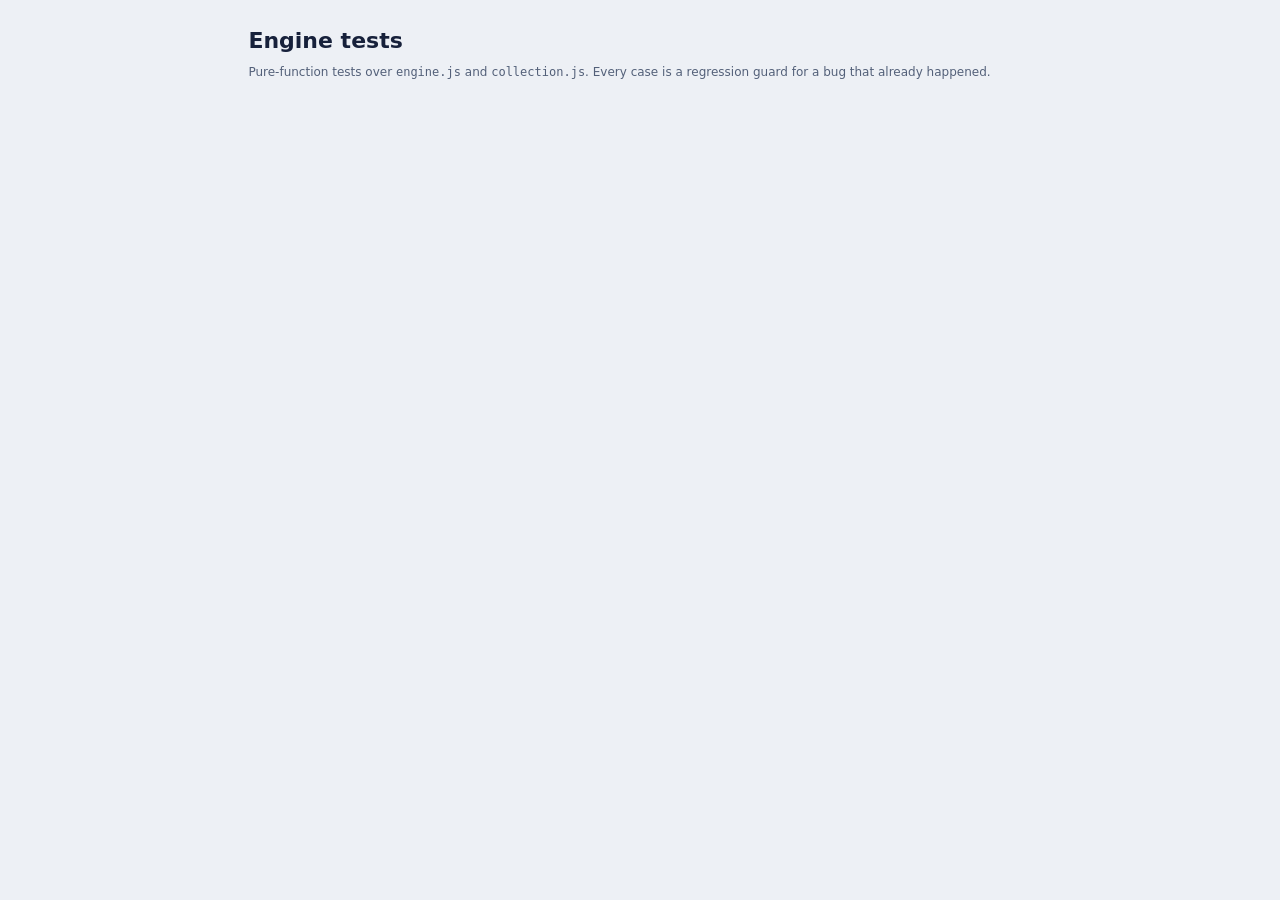
==== tests.html @ eb823a67 "Deploy Grand Line Vault revamp" ====
<!DOCTYPE html>
<!--
  OPTCG QUANT — engine tests
  ==========================
  Open tests.html in a browser. No build, no dependencies, no network.

  Every test here guards a bug that ACTUALLY HAPPENED during development, and
  each one is named after it. This is not coverage theatre — it is a list of
  the ways this codebase has already been wrong once:

    - card ids that looked unique and were not (three separate times)
    - variant tags that silently dropped an $8,490 card into the wrong slot
    - a validation check that only fired in one direction
    - a column sorted by the wrong field
    - a flat price line that meant "not repriced", not "stable"

  Add a test here whenever something breaks. The point is that it cannot
  break the same way twice.
-->
<html lang="en">
<head>
<meta charset="utf-8">
<meta name="viewport" content="width=device-width, initial-scale=1">
<title>OPTCG Quant — engine tests</title>
<link rel="stylesheet" href="styles.css?v=1.18.1">
<style>
  .wrap { max-width: 900px; padding-top: 24px; }
  .suite { margin-bottom: 20px; }
  .suite h2 { font-size: 13px; letter-spacing: .06em; text-transform: uppercase;
              color: var(--ink-2); margin: 0 0 10px; }
  .t { display: flex; gap: 10px; padding: 6px 10px; border-radius: 6px;
       font: 12.5px/1.5 var(--mono); align-items: baseline; }
  .t.pass { color: var(--ink-2); }
  .t.fail { background: rgba(255,95,109,.10); border: 1px solid #6b2a2a; color: #ffb4b4; }
  .t .mark { flex: none; font-weight: 800; }
  .t.pass .mark { color: var(--up); }
  .t.fail .mark { color: var(--down); }
  .t .why { display: block; color: var(--down); margin-top: 4px; }
  .summary { padding: 16px 18px; border-radius: 10px; margin-bottom: 22px;
             font: 700 16px/1.4 var(--sans); }
  .summary.ok  { background: rgba(53,208,138,.12); border: 1px solid #2a6b4a; color: var(--up); }
  .summary.bad { background: rgba(255,95,109,.12); border: 1px solid #6b2a2a; color: var(--down); }
  .summary span { display: block; font: 400 13px/1.5 var(--sans); color: var(--ink-2); margin-top: 5px; }
</style>
</head>
<body>
<div class="wrap">
  <header style="padding:0 0 20px">
    <h1 style="margin:0;font-size:22px">Engine tests</h1>
    <p class="small muted" style="margin:6px 0 0">
      Pure-function tests over <code>engine.js</code> and <code>collection.js</code>.
      Every case is a regression guard for a bug that already happened.
    </p>
  </header>
  <div id="summary"></div>
  <div id="out"></div>
</div>

<script src="data.js?v=1.18.1"></script>
<script src="engine.js?v=1.18.1"></script>
<script src="collection.js?v=1.18.1"></script>
<script src="backup.js"></script>
<script>
(function (D, E, C) {
  'use strict';

  /* ---------------------------------------------------------- harness --- */
  const results = [];
  let suite = '';
  const describe = name => { suite = name; };

  function it(name, fn) {
    try {
      fn();
      results.push({ suite, name, pass: true });
    } catch (err) {
      results.push({ suite, name, pass: false, why: err.message });
    }
  }
  function eq(actual, expected, label) {
    const a = JSON.stringify(actual), b = JSON.stringify(expected);
    if (a !== b) throw new Error(`${label || 'expected'}: got ${a}, wanted ${b}`);
  }
  function ok(cond, label) { if (!cond) throw new Error(label || 'expected truthy'); }
  function near(actual, expected, tol, label) {
    if (Math.abs(actual - expected) > tol) {
      throw new Error(`${label || 'expected'}: got ${actual}, wanted ~${expected}`);
    }
  }

  /* Minimal card shaped like the API returns. */
  function card(o) {
    return Object.assign({
      card_set_id: 'OP01-001', card_image_id: 'OP01-001', card_name: 'Test',
      set_id: 'OP-01', set_name: 'Romance Dawn', rarity: 'C',
      market_price: 1, inventory_price: 1, card_image: '', date_scraped: null
    }, o);
  }
  const priceOf = c => c.market_price || 0;


  /* ==================================== supply-only action tags (v2) ====== */
  describe('actionTag with no history — the buy signal is the CHEAP tail');

  /* Three regressions live in this suite, all of which shipped:
       1. v1 needed tight supply AND a rising trend. History gone -> hist always
          null -> BUY/HOLD/TRIM unreachable, "Calls 0", legend still promising them.
       2. Fixed bar at 0.95 called 195 of 333 rows.
       3. Fixed bar at 1.0 called 129 — because the ratio scales with price, so
          any fixed cut-off just selects expensive cards.
     A call is now the bottom decile OF ITS OWN PRICE BAND. */

  const band = { min: 100, max: 500, n: 267, p10: 0.73, p90: 1.80 };
  const sig = (ratio, mid) => ({
    ratio, state: 'X', inventory: ratio, market: 1,
    mid: mid == null ? ratio : mid,
    thinLow: mid == null ? false : (ratio / mid) < 0.75
  });
  const tagOf = (ratio, extra) =>
    E.actionTag(Object.assign({ sig: sig(ratio), age: null, hist: null, band }, extra || {}));

  it('a listing well below the sold average is the buy', () => {
    // Trafalgar Law (119) (Manga): $715 market, $300 listed.
    eq(tagOf(0.42).code, 'BUY');
    eq(tagOf(0.42).label, 'BARGAIN');
  });

  it('a listing ABOVE market is never a buy', () => {
    // The bug this replaces: 1.39 used to read MUST BUY. In the $100-500 band
    // it is merely unremarkable (p90 is 1.80), so the honest answer is silence.
    const ordinary = tagOf(1.39);
    ok(!ordinary || ordinary.code !== 'BUY', 'above-market must never be a buy');
    eq(ordinary, null, '1.39 is inside this band, so say nothing');

    // Past the band's top decile it is worth naming — but as a warning.
    const scarce = tagOf(1.90);
    eq(scarce.code, 'WATCH');
    eq(scarce.label, 'NO CHEAP COPY');
    ok(/not a bargain/i.test(scarce.why), 'must not be mistakable for a buy');
  });

  it('the ordinary middle of a band says nothing at all', () => {
    eq(tagOf(0.97), null, 'a median card must not generate a row-filling verdict');
  });

  it('thresholds are per band, not absolute', () => {
    const cheapBand = { min: 5, max: 20, n: 806, p10: 0.65, p90: 1.22 };
    // 0.70 is a bargain among $100-500 cards but ordinary among $5-20 cards.
    eq(E.actionTag({ sig: sig(0.70), age: null, hist: null, band }).code, 'BUY');
    eq(E.actionTag({ sig: sig(0.70), age: null, hist: null, band: cheapBand }), null);
  });

  it('says nothing when a band has too little data to have a threshold', () => {
    eq(E.actionTag({ sig: sig(0.10), age: null, hist: null,
                     band: { min: 0, max: 5, n: 3, p10: null, p90: null } }), null);
    eq(E.actionTag({ sig: sig(0.10), age: null, hist: null, band: null }), null);
  });

  it('owning it changes what the same number means', () => {
    eq(tagOf(1.90, { owned: true }).code, 'HOLD');
    eq(tagOf(0.42, { owned: true, ownedTrade: true }).code, 'TRIM');
  });

  it('one stray cheap listing does not trigger a trim', () => {
    const outlier = sig(0.42, 0.80);           // low far under mid
    ok(outlier.thinLow);
    const t = E.actionTag({ sig: outlier, age: null, hist: null, band,
                            owned: true, ownedTrade: true });
    ok(!t || t.code !== 'TRIM', 'a single outlier is not broad undercutting');
  });

  it('a bargain built on one listing warns about condition', () => {
    const t = E.actionTag({ sig: sig(0.42, 0.80), age: null, hist: null, band, owned: false });
    eq(t.code, 'BUY');
    ok(/condition/i.test(t.why), 'must warn that a lone cheap copy may be damaged');
  });

  describe('spreadBands — thresholds measured, not guessed');

  it('produces a threshold per band from real ratios', () => {
    const cards = [];
    for (let i = 0; i < 40; i++) cards.push({ market_price: 200, inventory_price: 200 * (0.5 + i * 0.02) });
    const bands = E.spreadBands(cards);
    const b = E.bandFor(bands, 200);
    ok(b.p10 != null && b.p90 != null, 'a well-populated band gets thresholds');
    ok(b.p10 < b.p90);
    eq(b.n, 40);
  });

  it('refuses to invent a threshold from too few cards', () => {
    const bands = E.spreadBands([{ market_price: 200, inventory_price: 100 }]);
    eq(E.bandFor(bands, 200).p10, null, 'one sample is not a decile');
  });

  it('bands cards by market price, not by listing price', () => {
    const bands = E.spreadBands([{ market_price: 600, inventory_price: 10 }]);
    eq(E.bandFor(bands, 600).n, 1);
    eq(E.bandFor(bands, 200).n, 0);
  });

  it('ignores cards with no usable price', () => {
    const bands = E.spreadBands([
      { market_price: 0, inventory_price: 5 },
      { market_price: 200, inventory_price: null },
      { market_price: 200, inventory_price: 100 }
    ]);
    eq(E.bandFor(bands, 200).n, 1);
  });

  describe('junk listings — a floor several times market is not a price');

  it('an absurd floor is marked, not ranked', () => {
    // Riku Doldo III: a $4.76 common whose only listing is $2,608.
    const sig = E.spreadSignal({ market_price: 4.76, inventory_price: 2608.38, mid_price: 2608.38 });
    eq(sig.absurd, true);
    eq(sig.state, 'NOFLOOR');
    eq(sig.score, 0, 'must not out-rank real cards in a sort');
  });

  it('a genuinely dry card is NOT treated as junk', () => {
    // Sakazuki (Manga): $1,224 market, $1,696 floor. Real, just expensive.
    const sig = E.spreadSignal({ market_price: 1224, inventory_price: 1696 });
    eq(sig.absurd, false);
    eq(sig.state, 'DRY');
  });

  it('no usable floor means no verdict at all', () => {
    const sig = E.spreadSignal({ market_price: 4.76, inventory_price: 2608.38 });
    eq(E.actionTag({ sig, age: null, hist: null,
                     band: { min: 0, max: 5, n: 900, p10: 0.5, p90: 1.2 } }), null,
       'silence beats a confident wrong answer');
  });

  it('the cut sits above real market behaviour, not inside it', () => {
    // p90 among $500+ cards measured 2.68, so the guard must not clip it.
    ok(E.ABSURD_RATIO > 2.68, 'must not discard legitimate high-end spreads');
  });

  describe('spreadSignal — the 4th price point');

  it('a low far under the mid is flagged as thin', () => {
    eq(E.spreadSignal({ market_price: 128, inventory_price: 106, mid_price: 154 }).thinLow, true);
    eq(E.spreadSignal({ market_price: 128, inventory_price: 120, mid_price: 130 }).thinLow, false);
  });

  it('a missing mid does not invent a thin low', () => {
    eq(E.spreadSignal({ market_price: 100, inventory_price: 50 }).thinLow, false);
  });

  /* ============================ duplicate permanent binders =============== */
  describe('permanent binders survive being used on two devices');

  // The real bug: phone and PC each ran ensureCollections() before their first
  // sync, each minted "Keeping" + "Trade / Sell" with a random uid(), then
  // pulled each other. Merge kept all four, correctly — they were four rows.
  const twoDevices = () => ([
    { id: 'phone-k', name: 'Keeping',      kind: 'keep',  locked: 1, createdAt: 100, updatedAt: 100, deleted: 0 },
    { id: 'phone-t', name: 'Trade / Sell', kind: 'trade', locked: 1, createdAt: 100, updatedAt: 100, deleted: 0 },
    { id: 'pc-k',    name: 'Keeping',      kind: 'keep',  locked: 1, createdAt: 200, updatedAt: 200, deleted: 0 },
    { id: 'pc-t',    name: 'Trade / Sell', kind: 'trade', locked: 1, createdAt: 200, updatedAt: 200, deleted: 0 }
  ]);

  it('collapses four binders back to two', () => {
    const r = C.dedupePermanent(twoDevices(), []);
    eq(r.mergedBinders, 2);
    eq(C.live(r.cols).length, 2, 'exactly one Keeping and one Trade / Sell');
    eq(C.live(r.cols).filter(c => c.kind === 'keep').length, 1);
    eq(C.live(r.cols).filter(c => c.kind === 'trade').length, 1);
  });

  it('keeps the OLDEST binder, which holds the real history', () => {
    const r = C.dedupePermanent(twoDevices(), []);
    eq(C.live(r.cols).find(c => c.kind === 'keep').id, 'phone-k');
  });

  it('NOTHING is orphaned — items follow their binder', () => {
    const items = [
      { id: 'i1', colId: 'phone-k', key: '1', qty: 1, updatedAt: 1, deleted: 0 },
      { id: 'i2', colId: 'pc-k',    key: '2', qty: 3, updatedAt: 1, deleted: 0 },
      { id: 'i3', colId: 'pc-t',    key: '3', qty: 1, updatedAt: 1, deleted: 0 }
    ];
    const r = C.dedupePermanent(twoDevices(), items);
    eq(r.movedItems, 2);
    eq(r.items.length, 3, 'no item may be dropped');
    const live = C.live(r.cols).map(c => c.id);
    ok(r.items.every(i => live.indexOf(i.colId) > -1),
       'every item must point at a surviving binder');
    eq(r.items.find(i => i.id === 'i2').qty, 3, 'quantities survive the move');
  });

  it('a moved item is stamped so the fix reaches other devices', () => {
    const items = [{ id: 'i2', colId: 'pc-k', key: '2', qty: 1, updatedAt: 1, deleted: 0 }];
    const r = C.dedupePermanent(twoDevices(), items);
    ok(r.items[0].updatedAt > 1, 'must look dirty to the sync');
  });

  it('the canonical fixed id wins over an older random one', () => {
    const cols = twoDevices().concat([
      Object.assign(C.newPermanent('keep'), { createdAt: 999, updatedAt: 999 })
    ]);
    const r = C.dedupePermanent(cols, []);
    eq(C.live(r.cols).find(c => c.kind === 'keep').id, C.PERMANENT_ID.keep);
  });

  it('leaves a healthy single pair completely alone', () => {
    const cols = [C.newPermanent('keep'), C.newPermanent('trade')];
    const r = C.dedupePermanent(cols, []);
    eq(r.mergedBinders, 0);
    eq(r.cols, cols, 'must not churn rows that are already correct');
  });

  it('does not touch binders you made yourself', () => {
    const cols = twoDevices().concat([
      { id: 'mine', name: 'Slabs', kind: 'keep', createdAt: 300, updatedAt: 300, deleted: 0 }
    ]);
    const r = C.dedupePermanent(cols, []);
    ok(C.live(r.cols).some(c => c.id === 'mine'), 'an unlocked binder is not a duplicate');
    eq(C.live(r.cols).length, 3);
  });

  it('still merges when the sheet stripped the locked flag', () => {
    // An older deployed Apps Script has no `locked` column, so the flag is
    // lost on the round-trip. Relying on it alone would silently skip the
    // merge and leave the duplicates the user already reported.
    const unlocked = twoDevices().map(c => { const x = Object.assign({}, c); delete x.locked; return x; });
    const r = C.dedupePermanent(unlocked, []);
    eq(r.mergedBinders, 2, 'name + kind must be enough on their own');
    eq(C.live(r.cols).length, 2);
  });

  it('re-asserts locked on the survivor so it is not a rescue every time', () => {
    const unlocked = twoDevices().map(c => { const x = Object.assign({}, c); delete x.locked; return x; });
    const r = C.dedupePermanent(unlocked, []);
    ok(C.live(r.cols).every(c => c.locked === 1));
  });

  it('a binder you named something else is never treated as permanent', () => {
    ok(!C.isPermanent({ name: 'Slabs', kind: 'keep' }, 'keep'));
    ok(C.isPermanent({ name: 'Keeping', kind: 'keep' }, 'keep'));
    ok(C.isPermanent({ name: 'keeping  ', kind: 'keep' }, 'keep'), 'case and spacing tolerant');
    ok(!C.isPermanent({ name: 'Keeping', kind: 'keep' }, 'trade'), 'wrong kind does not match');
  });

  it('two devices creating binders fresh now agree on the id', () => {
    eq(C.newPermanent('keep').id, C.newPermanent('keep').id,
       'ids must be deterministic, not random');
    ok(C.newPermanent('keep').id !== C.newPermanent('trade').id);
    eq(C.newPermanent('trade').tradePct, 80, 'trade binders keep their 80% default');
    eq(C.newPermanent('keep').locked, 1);
  });

  /* ================================ hostile and degenerate input ========== */
  describe('sync payloads and hostile rows — found by fuzzing the model');

  it('a partial sync payload does not abandon the whole merge', () => {
    // Real crash path: pullNow does mergeRows(S.cols, remote.collections).
    // A response missing that key threw "remote is not iterable" and lost the
    // arrays that DID arrive.
    eq(C.mergeRows([{ id: 'a', updatedAt: 1 }], undefined).length, 1);
    eq(C.mergeRows([{ id: 'a', updatedAt: 1 }], null).length, 1);
    eq(C.mergeRows(null, [{ id: 'b', updatedAt: 1 }]).length, 1);
    eq(C.mergeRows(null, null).length, 0);
  });

  it('rows with no id cannot poison the merge', () => {
    const out = C.mergeRows([{ id: 'a', updatedAt: 1 }], [null, {}, { id: null }, { id: 'b', updatedAt: 1 }]);
    eq(out.length, 2, 'only the two real rows survive');
  });

  it('a negative quantity cannot subtract from your collection', () => {
    eq(C.qtyOf({ qty: -5 }), 0);
    eq(C.qtyOf({ qty: 'abc' }), 0);
    eq(C.qtyOf({ qty: NaN }), 0);
    eq(C.qtyOf({ qty: null }), 0);
    eq(C.qtyOf({}), 0);
    eq(C.qtyOf({ qty: 2.7 }), 2, 'fractional cards do not exist');
    eq(C.qtyOf({ qty: 1e9 }), 9999, 'clamped, not trusted');
    eq(C.qtyOf({ qty: '3' }), 3, 'a numeric string is still a number');
  });

  it('a hostile qty cannot invent portfolio value', () => {
    const v = C.valueOf([{ id:'a', colId:'c', key:'1', qty:-5, updatedAt:1, deleted:0 }], () => 100);
    eq(v.total, 0);
    eq(v.cards, 0);
  });

  it('gain uses only copies with both a price and a recorded cost', () => {
    const rows = [
      { key: 'priced', qty: 2, paid: '5' },
      { key: 'missing', qty: 1, paid: 40 },
      { key: 'priced', qty: 1, paid: '' },
      { key: 'priced', qty: 1, grader: 'PSA', grade: 10, paid: 20 },
      { key: 'priced', qty: 1, value: 0, paid: 0 }
    ];
    const v = C.valueOf(rows, key => key === 'priced' ? 10 : 0);
    eq([v.total, v.cost, v.costedCards, v.unpriced], [30, 70, 5, 2]);
    eq([v.comparableCards, v.gain, v.gainPct], [3, 10, 1]);
  });

  it('holdings history uses the same quantities on every plotted date', () => {
    const history = C.holdingHistory([
      { qty: 2, points: [[1, 100], [2, 120], [10, 130], [11, 150]] },
      { qty: 3, points: [[2, 200], [11, 210]] },
      { qty: 4, points: [[2, 500], [3, 800]] },
      { qty: 1, points: [] }
    ]);
    eq(history, { points: [[2, 840], [11, 930]], copies: 5 });
  });

  describe('cards stranded on a deleted binder');

  // A sync race makes these: device A deletes a binder, device B adds a card
  // to it. Merge keeps both. The card is invisible but was counted in totals.
  const cols = [{ id:'live', kind:'keep', updatedAt:1, deleted:0 },
                { id:'gone', kind:'keep', updatedAt:2, deleted:1 }];
  const rows = [{ id:'i1', colId:'live', key:'1', qty:1, updatedAt:1, deleted:0 },
                { id:'i2', colId:'gone', key:'2', qty:1, updatedAt:1, deleted:0 }];

  it('separates placed cards from stranded ones', () => {
    eq(C.livePlaced(rows, cols).map(i => i.id), ['i1']);
    eq(C.orphans(rows, cols).map(i => i.id), ['i2']);
  });

  it('the total counts only what you can actually see', () => {
    eq(C.valueOf(C.livePlaced(rows, cols), () => 100).total, 100,
       'not 200 — the stranded card is not in any binder');
  });

  it('stranded cards are excluded, never deleted', () => {
    eq(C.orphans(rows, cols).length + C.livePlaced(rows, cols).length,
       C.live(rows).length, 'every live row is in exactly one of the two sets');
  });

  it('an item pointing at a binder that never existed is stranded, not lost', () => {
    const ghost = [{ id:'g', colId:'never-existed', key:'1', qty:1, updatedAt:1, deleted:0 }];
    eq(C.orphans(ghost, cols).length, 1);
    eq(C.livePlaced(ghost, cols).length, 0);
  });

  /* ============================= unpriced cards must not sink =============== */
  describe('an unpriced card is not a cheap card');

  /* The bug: sorting on raw price put every card TCGplayer has no sold average
     for at $0 — dead last — and the grid caps at 150. Unpriced cards are
     disproportionately the RAREST, so the sort buried exactly what you were
     hunting. OP-17 had 11 SP cards, 3 priced; the other 8 sat at positions
     164-176 of 177. OP-13's Red Super Alt Art Luffy and Ace vanished the same
     way. */
  const mk = (name, rarity, price) => card({ card_name: name, rarity, market_price: price,
                                             card_set_id: 'OP17-' + Math.random().toString(36).slice(2,5) });

  it('an unpriced SEC ranks with the other SECs, not below the commons', () => {
    const rows = [
      mk('Priced SEC', 'SEC', 800),
      mk('UNPRICED SEC', 'SEC', 0),
      mk('Common A', 'C', 5),
      mk('Common B', 'C', 4)
    ];
    const idx = E.buildSetIndex('X', rows, c => c.market_price || 0);
    const order = idx.all.map(e => e.card.card_name);
    ok(order.indexOf('UNPRICED SEC') < order.indexOf('Common A'),
       'got ' + JSON.stringify(order));
  });

  it('the unpriced card is flagged, not silently valued', () => {
    const idx = E.buildSetIndex('X', [mk('No price', 'SEC', 0), mk('Has price', 'SEC', 100)],
                                c => c.market_price || 0);
    const e = idx.all.find(x => x.card.card_name === 'No price');
    eq(e.unpriced, true);
    eq(e.price, 0, 'display price stays honest — we do not invent one');
    ok(e.sortPrice > 0, 'only the sort key is proxied');
  });

  it('a slot where NOTHING is priced falls back to the set average', () => {
    // OP-17 had two SP cards at PR rarity, both unpriced: their own slot
    // averaged to zero and they sank right back to the bottom.
    const rows = [
      mk('Rich SR', 'SR', 500),
      mk('Poor C', 'C', 1),
      mk('Unpriced L one', 'L', 0),
      mk('Unpriced L two', 'L', 0)
    ];
    const idx = E.buildSetIndex('X', rows, c => c.market_price || 0);
    const order = idx.all.map(e => e.card.card_name);
    ok(order.indexOf('Unpriced L one') < order.indexOf('Poor C'),
       'an entirely unpriced slot must not sink below a $1 common: ' + JSON.stringify(order));
  });

  it('slot averages still use REAL prices only', () => {
    // Letting the proxy feed back into the average that produced it would
    // drift the set's EV upward every time it was recomputed.
    const idx = E.buildSetIndex('X', [mk('A', 'SEC', 100), mk('B', 'SEC', 0)],
                                c => c.market_price || 0);
    eq(idx.slots.SEC.avgPrice, 100, 'the unpriced card must not dilute or inflate it');
    eq(idx.slots.SEC.unpricedCount, 1);
  });

  it('maxPrice reports the real maximum, not a proxy', () => {
    const idx = E.buildSetIndex('X', [mk('A', 'SEC', 250), mk('B', 'SEC', 0)],
                                c => c.market_price || 0);
    eq(idx.slots.SEC.maxPrice, 250);
  });

  /* ===================================================== cardKey ========= */
  describe('cardKey — three separate id collisions, all real');

  it('separates a card from its parallel (card_set_id is shared)', () => {
    const base = card({ card_image_id: 'OP01-001', card_name: 'Roronoa Zoro (001)' });
    const par  = card({ card_image_id: 'OP01-001_p1', card_name: 'Roronoa Zoro (001) (Parallel)' });
    ok(E.cardKey(base) !== E.cardKey(par), 'base and parallel must not share a key');
  });

  it('separates cards sharing a card_image_id across sets (OP07-076 was three cards)', () => {
    const a = card({ set_id: 'OP-07', card_image_id: 'OP07-076', card_name: 'Slow-Slow Beam Sword' });
    const b = card({ set_id: 'PRB-02', card_image_id: 'OP07-076', card_name: 'Slow-Slow Beam Sword (Pirate Foil)' });
    ok(E.cardKey(a) !== E.cardKey(b), 'same image id in different sets must differ');
  });

  it('separates two cards sharing set AND image id (Jolly Roger vs Alt Art)', () => {
    const a = card({ set_id: 'PRB-02', card_image_id: 'OP07-076', card_name: 'X (Reprint)' });
    const b = card({ set_id: 'PRB-02', card_image_id: 'OP07-076', card_name: 'X (Pirate Foil)' });
    ok(E.cardKey(a) !== E.cardKey(b), 'name must be part of the key');
  });

  /* ==================================================== classify ========= */
  describe('classify — the rarity field lies about chase tier');

  it('Manga Rare is not its printed rarity (Kuzan is stamped R, sells $1060)', () => {
    eq(E.classify(card({ rarity: 'R', card_name: 'Kuzan (Manga)' })).slot, 'MANGA');
  });

  it('Super Alternate Art is ULTRA, not the base rarity it prints', () => {
    // This one put an $8,490 card in the Secret Rare slot and made OP-13
    // report $2,300 of box EV.
    eq(E.classify(card({ rarity: 'SEC', card_name: 'Luffy (Super Alternate Art)' })).slot, 'ULTRA');
    eq(E.classify(card({ rarity: 'SEC', card_name: 'Luffy (Red Super Alternate Art)' })).slot, 'ULTRA');
  });

  it('Gold and Silver are ULTRA', () => {
    eq(E.classify(card({ rarity: 'SR', card_name: 'Teach (SP) (Gold)' })).slot, 'ULTRA');
    eq(E.classify(card({ rarity: 'SR', card_name: 'Teach (SP) (Silver)' })).slot, 'ULTRA');
  });

  it('highest-ranked tag wins when a card carries several', () => {
    eq(E.classify(card({ rarity: 'SEC',
      card_name: 'Shanks (Parallel) (Manga) (Alternate Art)' })).slot, 'MANGA');
  });

  it('character names in brackets are not variant tags', () => {
    // "(Galdino)" and "(056)" must not be mistaken for treatments.
    eq(E.classify(card({ rarity: 'R', card_name: 'Mr.3(Galdino) (056)' })).slot, 'R');
  });

  it('excludes what cannot come out of a pack', () => {
    eq(E.classify(card({ rarity: 'SR', card_name: 'X (Box Topper)' })).slot, null);
    eq(E.classify(card({ rarity: 'SR', card_name: 'X (Wanted Poster)' })).slot, null);
    eq(E.classify(card({ rarity: 'PR', card_name: 'X' })).slot, null);
  });

  it('DON!! splits booster from non-booster, and Gold from plain', () => {
    eq(E.classify(card({ rarity: 'DON', donBooster: true,
      card_name: 'DON!! Card (Egghead)' })).slot, 'DON');
    eq(E.classify(card({ rarity: 'DON', donBooster: true,
      card_name: 'DON!! Card (Zoro) (Gold)' })).slot, 'DONGOLD');
    eq(E.classify(card({ rarity: 'DON', donBooster: false, donProduct: 'Double Pack Set',
      card_name: 'DON!! Card (Crocodile)' })).slot, null);
  });

  /* ================================================= rarityBadge ========= */
  describe('rarityBadge — printed rarity vs treatment');

  it('Manga shows its printed rarity WITH a star (Sakazuki = SR)', () => {
    const b = E.rarityBadge(card({ rarity: 'SR', card_name: 'Sakazuki (Manga)' }));
    eq(b.text, 'SR'); eq(b.star, true); eq(b.tone, 'MANGA');
  });

  it('SP shows SP, not the base rarity underneath (Ms. All Sunday is stamped SR)', () => {
    const b = E.rarityBadge(card({ rarity: 'SR', card_name: 'Ms. All Sunday (SP)' }));
    eq(b.text, 'SP'); eq(b.star, false);
  });

  it('Gold DON!! reads DON with a gold tone', () => {
    const b = E.rarityBadge(card({ rarity: 'DON', donBooster: true,
      card_name: 'DON!! Card (Zoro) (Gold)' }));
    eq(b.text, 'DON'); eq(b.tone, 'GOLD');
  });

  /* =============================================== buildSetIndex ========= */
  describe('buildSetIndex');

  const sample = [
    card({ card_image_id: 'a', card_name: 'Cheap', rarity: 'C', market_price: 1 }),
    card({ card_image_id: 'b', card_name: 'Mid', rarity: 'R', market_price: 50 }),
    card({ card_image_id: 'c', card_name: 'Chase (Manga)', rarity: 'R', market_price: 5000 }),
    card({ card_image_id: 'd', card_name: 'Topper (Box Topper)', rarity: 'SR', market_price: 900 })
  ];
  const idx = E.buildSetIndex('OP-01', sample, priceOf);

  it('`all` is sorted price-descending — signalRows breaks early on this', () => {
    const prices = idx.all.map(e => e.price);
    eq(prices, prices.slice().sort((x, y) => y - x), 'all must be descending');
  });

  it('excluded cards stay out of the pullable pool', () => {
    ok(!idx.all.some(e => /Box Topper/.test(e.card.card_name)), 'box topper must be excluded');
    eq(idx.all.length, 3);
  });

  it('slot averages only count that slot', () => {
    eq(idx.slots.MANGA.count, 1);
    eq(idx.slots.MANGA.avgPrice, 5000);
  });

  /* ==================================================== configFit ======== */
  describe('configFit — the check that only worked one way');

  it('flags a material rate against an empty pool (the Extra Booster bug)', () => {
    const fit = E.configFit(idx, { perBox: { UC: 72 }, packsPerBox: 24, cardsPerPack: 12 });
    ok(fit.issues.some(i => i.severity === 'error' && i.slot === 'UC'),
       '72 uncommons a box with none in the set must error');
  });

  it('flags a populated pool with a ZERO rate (Treasure Rares were unpullable)', () => {
    // configFit only checked the other direction, so TR sat at 0 per box and
    // "Vista (TR)" reported as impossible to pull.
    const fit = E.configFit(idx, { perBox: { MANGA: 0 }, packsPerBox: 24, cardsPerPack: 12 });
    ok(fit.issues.some(i => i.severity === 'error' && i.slot === 'MANGA'),
       'cards present with a 0 rate must error');
  });

  it('stays quiet about a small rate against an empty pool (DON!! noise)', () => {
    const fit = E.configFit(idx, { perBox: { DON: 1 }, packsPerBox: 24, cardsPerPack: 12 });
    ok(!fit.issues.some(i => i.slot === 'DON' && i.severity === 'error'),
       'one absent DON!! is a data gap, not a broken structure');
  });

  /* ================================================ probability ========== */
  describe('odds');

  it('per-pack probability is rate / poolSize / packsPerBox', () => {
    const cfg = { perBox: { MANGA: 0.033 }, packsPerBox: 24, cardsPerPack: 12 };
    const p = E.perPackProbability(idx, cfg, E.cardKey(sample[2]));
    near(p.p, 0.033 / 1 / 24, 1e-9, 'p');
    eq(p.slot, 'MANGA');
  });

  it('a zero rate marks the card impossible rather than infinitely rare', () => {
    const cfg = { perBox: { MANGA: 0 }, packsPerBox: 24, cardsPerPack: 12 };
    eq(E.perPackProbability(idx, cfg, E.cardKey(sample[2])).impossible, true);
  });

  it('ripVsBuy: chasing one specific card usually loses on gross cost', () => {
    const r = E.ripVsBuy({ p: 0.01, packPrice: 5, evPack: 2, singlePrice: 100,
                           sellFriction: 1, packsPerBox: 24 });
    near(r.expectedPacks, 100, 1e-9, 'expected packs');
    near(r.grossCost, 500, 1e-9, 'gross cost');
    eq(r.simpleVerdict, 'BUY');
  });

  it('a card cheaper than two packs is not a chase at all', () => {
    const r = E.ripVsBuy({ p: 0.5, packPrice: 5, evPack: 2, singlePrice: 3,
                           sellFriction: 0.15, packsPerBox: 24 });
    eq(r.simpleVerdict, 'TRIVIAL');
  });

  /* =================================================== history ========== */
  describe('parseHistory — flat is not the same as stable');

  function histRow(values, now) {
    const row = { market_price: now };
    // parseHistory reads Day13 down to Day1, then appends market_price.
    values.forEach((v, i) => { row['Day' + (13 - i) + '_Market_Price'] = v; });
    return row;
  }

  it('detects a frozen series (a 392-day-old card repeats one number 13x)', () => {
    const h = E.parseHistory(histRow(new Array(13).fill(249.21), 249.21));
    eq(h.frozen, true);
    near(h.changePct, 0, 1e-9, 'no change');
  });

  it('a genuinely moving price is not frozen', () => {
    const h = E.parseHistory(histRow([100,101,102,103,104,105,106,107,108,109,110,111,112], 113));
    eq(h.frozen, false);
    ok(h.changePct > 0, 'should be rising');
  });

  /* ==================================================== signals ========== */
  describe('spreadSignal + actionTag');

  it('floor near market reads as tightening', () => {
    eq(E.spreadSignal({ inventory_price: 96, market_price: 100 }).state, 'TIGHT');
    eq(E.spreadSignal({ inventory_price: 40, market_price: 100 }).state, 'LOOSE');
  });

  it('stale data is refused outright, however good the spread looks', () => {
    const tag = E.actionTag({ sig: E.spreadSignal({ inventory_price: 150, market_price: 100 }),
                              age: 167, hist: null, owned: false });
    eq(tag.code, 'STALE');
  });

  it('a frozen series cannot produce momentum', () => {
    const hist = E.parseHistory(histRow(new Array(13).fill(50), 50));
    const tag = E.actionTag({ sig: E.spreadSignal({ inventory_price: 49, market_price: 50 }),
                              age: 2, hist, owned: false });
    eq(tag.code, 'STALE');
  });

  it('needs BOTH supply and momentum before it says buy', () => {
    const sig = E.spreadSignal({ inventory_price: 96, market_price: 100 });
    const flat = E.parseHistory(histRow([100,100,100,100,100,100,100,100,100,100,100,100,101], 100));
    eq(E.actionTag({ sig, age: 2, hist: flat, owned: false }).code, 'WATCH');

    const rising = E.parseHistory(histRow([90,91,92,93,94,95,96,97,98,99,100,101,102], 110));
    eq(E.actionTag({ sig, age: 2, hist: rising, owned: false }).code, 'BUY');
  });

  it('ownership changes the call from BUY to HOLD', () => {
    const sig = E.spreadSignal({ inventory_price: 96, market_price: 100 });
    const rising = E.parseHistory(histRow([90,91,92,93,94,95,96,97,98,99,100,101,102], 110));
    eq(E.actionTag({ sig, age: 2, hist: rising, owned: true }).code, 'HOLD');
  });

  it('TRIM only fires on trade stock that is falling into soft supply', () => {
    const sig = E.spreadSignal({ inventory_price: 40, market_price: 100 });
    const falling = E.parseHistory(histRow([110,109,108,107,106,105,104,103,102,101,100,99,98], 90));
    eq(E.actionTag({ sig, age: 2, hist: falling, owned: true, ownedTrade: true }).code, 'TRIM');
  });

  /* ============================================ chaseConcentration ====== */
  describe('chaseConcentration — sorted by EV contribution, NOT price');

  it('documents the ordering that broke the Biggest hit column', () => {
    // conc.all[0] is the biggest EV CONTRIBUTOR. Set Explorer read it as the
    // most expensive card, so OP-09 showed $120 instead of its $5,500 Manga.
    // idx.all[0] is the price-sorted answer.
    const cfg = { perBox: { C: 168, R: 26, MANGA: 0.033 }, packsPerBox: 24, cardsPerPack: 12 };
    const conc = E.chaseConcentration(idx, cfg, 5);
    eq(idx.all[0].price, 5000, 'idx.all is price-sorted');
    ok(conc.all[0].entry.price !== 5000,
       'a common pulled 168x a box out-contributes a 1-in-2000 chase');
  });

  /* ================================================== collection ======== */
  describe('collection — value, merge, scoreboard');

  const priceFor = key => (key === 'k1' ? 100 : key === 'k2' ? 10 : null);

  it('graded cards use your entered value, never the market feed', () => {
    const items = [C.newItem('c1', 'k1', { grader: 'PSA', grade: 10, value: 3500, qty: 1 })];
    const v = C.valueOf(items, priceFor);
    eq(v.graded, 3500);
    eq(v.raw, 0, 'a graded card must not also count at market');
  });

  it('a graded card with no value entered is unpriced, not free', () => {
    const items = [C.newItem('c1', 'k1', { grader: 'PSA', grade: 10, qty: 1 })];
    eq(C.valueOf(items, priceFor).unpriced, 1);
  });

  it('gain is measured only over cards that HAVE a cost basis', () => {
    // Comparing a whole portfolio to a partial cost basis invented profit and
    // reported "up 418%".
    const items = [
      C.newItem('c1', 'k1', { qty: 1, paid: 60 }),   // 100 market, 60 paid
      C.newItem('c1', 'k2', { qty: 1 })              // 10 market, no cost
    ];
    const v = C.valueOf(items, priceFor);
    eq(v.total, 110, 'total is everything');
    eq(v.cost, 60);
    eq(v.gain, 40, 'gain is 100-60, not 110-60');
    eq(v.costComplete, false);
  });

  it('trade rate defaults per binder kind', () => {
    eq(C.rateOf({ kind: 'trade' }), 80);
    eq(C.rateOf({ kind: 'keep' }), 100);
    eq(C.rateOf({ kind: 'trade', tradePct: 60 }), 60);
  });

  it('mergeRows is last-write-wins per row', () => {
    const local  = [{ id: 'a', qty: 1, updatedAt: 100 }, { id: 'b', qty: 9, updatedAt: 500 }];
    const remote = [{ id: 'a', qty: 7, updatedAt: 300 }, { id: 'b', qty: 2, updatedAt: 200 }];
    const merged = C.mergeRows(local, remote).sort((x, y) => x.id < y.id ? -1 : 1);
    eq(merged[0].qty, 7, 'newer remote wins');
    eq(merged[1].qty, 9, 'newer local survives');
  });

  it('tombstones survive a merge so deletes do not resurrect', () => {
    const merged = C.mergeRows([], [{ id: 'x', deleted: 1, updatedAt: 10 }]);
    eq(merged.length, 1);
    eq(C.live(merged).length, 0, 'live() hides them but merge keeps them');
  });

  /* v2: scoreboard takes a setIdFor lookup because productId keys carry no set.
     These fixtures use v1-shaped keys, so the stub reproduces what the real
     lookup does in app.js — resolve the row to a card and read its set_id. */
  const setIdOf = key => String(key).split('|')[0];

  it('scoreboard counts pulls only — a shopping spree is not luck', () => {
    const opens = [C.newOpen('OP-16', 2, 300)];
    const items = [
      C.newItem('c1', 'OP-16|a|A', { qty: 1, src: 'pull', value: 500 }),
      C.newItem('c1', 'OP-16|b|B', { qty: 1, src: 'buy',  value: 900 })
    ];
    const sb = C.scoreboard(opens, items, priceFor, s => s, null, setIdOf);
    eq(sb.total.spent, 300);
    eq(sb.total.pulledValue, 500, 'the bought card must not count as winnings');
    eq(sb.total.net, 200);
  });

  it('boxes logged with nothing pulled reads as incomplete, not a total loss', () => {
    const sb = C.scoreboard([C.newOpen('OP-16', 2, 300)], [], priceFor, s => s, null, setIdOf);
    eq(sb.rows[0].incomplete, true);
  });

  it('a promo marked "pulled" cannot invent ripping profit', () => {
    // Adding promos and starter decks reintroduced the bought-as-pulled bug in
    // a new shape: newItem defaults to src 'pull', so a $3,499 Regionals card
    // showed up as a phantom PROMO row with winnings and no spend.
    const isBooster = id => id === 'OP-16';
    const promo = C.newItem('c1', 'PROMO|OP14-112|Boa Hancock (Regionals)',
                            { qty: 1, value: 3499, src: 'pull' });
    const sb = C.scoreboard([C.newOpen('OP-16', 1, 150)], [promo], () => null, s => s, isBooster, setIdOf);
    eq(sb.total.pulledValue, 0, 'a promo can never be pack winnings');
    ok(!sb.rows.some(r => r.setId === 'PROMO'), 'no phantom promo row');
  });

  it('starter-deck cards are excluded from the scoreboard too', () => {
    const isBooster = id => id === 'OP-16';
    const deck = C.newItem('c1', 'ST-01|ST01-001|Luffy', { qty: 1, value: 5, src: 'pull' });
    const sb = C.scoreboard([], [deck], () => null, s => s, isBooster, setIdOf);
    eq(sb.rows.length, 0);
  });

  describe('collection backup');
  const backupFixture = () => ({
    cols: [{ id: 'c1', name: 'Collection', kind: 'keep' }],
    items: [{ id: 'i1', colId: 'c1', key: '123', printing: 'Foil', qty: 2, paid: 10, note: 'First pull' }],
    opens: [{ id: 'o1', setId: 'OP-16', boxes: 1, cost: 110, date: '2026-11-14' }],
    watch: [{ key: '123:Foil', id: '123', printing: 'Foil', buy: 1000, sell: null, shipping: 500 }],
    comps: [{ id: 's1', key: '123:Foil', sold: '2026-11-14', condition: 'NM', price: 1400, shipping: 100 }]
  });

  it('round-trips holdings, finish, notes, openings, watch targets, and sales', () => {
    const data = backupFixture();
    eq(OQ_BACKUP.decode(OQ_BACKUP.encode(data)), data);
  });

  it('rejects duplicate IDs, incomplete sections, and unknown versions before restore', () => {
    const backup = JSON.parse(OQ_BACKUP.encode(backupFixture()));
    const invalid = [
      { ...backup, version: 2 },
      { ...backup, data: { ...backup.data, opens: undefined } },
      { ...backup, data: { ...backup.data, items: [...backup.data.items, ...backup.data.items] } }
    ];
    for (const bad of invalid) {
      let rejected = false;
      try { OQ_BACKUP.decode(JSON.stringify(bad)); } catch { rejected = true; }
      ok(rejected);
    }
  });

  /* ----------------------------------------------------------- render --- */
  const passed = results.filter(r => r.pass).length;
  const failed = results.length - passed;

  document.getElementById('summary').className = 'summary ' + (failed ? 'bad' : 'ok');
  document.getElementById('summary').innerHTML =
    (failed ? `${failed} failing, ${passed} passing` : `All ${passed} tests passing`) +
    `<span>${new Set(results.map(r => r.suite)).size} suites · engine.js + collection.js · no DOM, no network</span>`;

  const groups = {};
  results.forEach(r => { (groups[r.suite] = groups[r.suite] || []).push(r); });

  document.getElementById('out').innerHTML = Object.keys(groups).map(s => `
    <div class="suite">
      <h2>${s}</h2>
      ${groups[s].map(r => `
        <div class="t ${r.pass ? 'pass' : 'fail'}">
          <span class="mark">${r.pass ? '✓' : '✕'}</span>
          <span>${r.name}${r.why ? `<span class="why">${r.why}</span>` : ''}</span>
        </div>`).join('')}
    </div>`).join('');

  // Machine-readable for automated checks.
  window.__TEST_RESULTS__ = { passed, failed, results };
})(OQ_DATA, OQ_ENGINE, OQ_COLLECTION);
</script>
</body>
</html>
---- styles.css ----
/* ============================================================================
   GRAND LINE VAULT — styles.css
   ========================================================================== */

:root {
  color-scheme: dark;
  --bg:        #121012;
  --bg-2:      #191619;
  --panel:     #211c20;
  --panel-2:   #2d2529;
  --line:      #44363b;
  --line-soft: #33282e;

  --ink:       #fff5eb;
  --ink-2:     #ddc9c3;
  --ink-3:     #b9a6a3;

  --brass:     #f5cc83;
  --brass-2:   #ac7349;
  --sea:       #ff9b89;
  --sea-2:     #b65750;
  --primary:   #ef5d51;
  --primary-hover: #ff7768;

  --up:        #35d08a;
  --down:      #ff5f6d;
  --warn:      #f0a23c;

  --rip:       #35d08a;
  --buy:       #ff8b52;

  --r:   16px;
  --r-s: 8px;
  --shadow: 0 10px 30px rgba(0,0,0,.45);
  --mono: ui-monospace, "SF Mono", "JetBrains Mono", Consolas, monospace;
  --sans: "Inter", -apple-system, BlinkMacSystemFont, "Segoe UI", system-ui, sans-serif;
  --display: "Barlow Condensed", "Bahnschrift Condensed", "Arial Narrow", var(--sans);
}

* { box-sizing: border-box; }

html {
  /* Tabs differ in height, so some scroll and some do not. Without a reserved
     gutter the viewport gains/loses ~15px every time you cross between them and
     the entire layout jumps sideways. Measured: 1920 -> 1905 clientWidth, with
     the header sliding 7px. `stable` reserves it always; overflow-y:scroll is
     the fallback for browsers without scrollbar-gutter. */
  scrollbar-gutter: stable;
  overflow-y: scroll;
}
html, body {
  margin: 0; padding: 0;
  background: var(--bg);
  color: var(--ink);
  font-family: var(--sans);
  font-size: 15px;
  line-height: 1.5;
  -webkit-font-smoothing: antialiased;
}
/* Keeps the footer from leaping up the screen on a short tab. */
main#app { min-height: calc(100vh - 210px); }

body {
  min-height: 100vh;
}

a { color: var(--sea); }

/* Card catalog */
.catalog { --catalog-accent: var(--brass); padding-top: 24px; }
.catalog-head, .catalog-toolbar {
  display: flex; align-items: baseline; justify-content: space-between; flex-wrap: wrap; gap: 8px 16px;
}
.catalog-head h1 { margin: 0 0 12px; font-size: clamp(25px, 4vw, 36px); letter-spacing: -.04em; }
.collection-view { padding-top: 24px; }
.collection-stats {
  display: grid; grid-template-columns: 1.35fr repeat(3, minmax(0, 1fr));
  gap: 12px; margin: 14px 0 12px;
}
.collection-stats .stat { min-width: 0; overflow-wrap: anywhere; }
.collection-stats .stat.hero { background: linear-gradient(145deg, #4b2427, var(--panel)); }
.collection-stats .collection-up .v { color: var(--up); }
.collection-stats .collection-down .v { color: var(--down); }
.collection-history { margin-bottom: 20px; }
.collection-history .history-chart:not([hidden]) { height: clamp(155px, 23vw, 235px); }
#col-history-coverage { margin: 10px 0 0; }
#col-history-coverage:empty, #col-signal-status:empty { display: none; }
.collection-tools {
  display: flex; flex-wrap: wrap; align-items: center; gap: 8px 12px;
  padding: 12px; border-bottom: 1px solid var(--line); font-size: 13px;
}
#col-query { flex: 1 1 160px; min-width: 0; }
.collection-tools select { width: auto; }
#col-sell[aria-pressed="true"] { border-color: var(--brass); color: var(--brass); }
.collection-card-link {
  border: 0; padding: 0; background: transparent; color: var(--ink);
  font: inherit; font-weight: 650; text-align: left; cursor: pointer;
}
.collection-card-link:hover { color: var(--sea); text-decoration: underline; }
.collection-card-sell { margin-top: 4px; cursor: pointer; background: transparent; }
.collection-card-sell[hidden] { display: none; }
.collection-add summary { padding: 12px 16px; cursor: pointer; font-weight: 650; }
.collection-add #add-target { margin-left: 6px; font-weight: 400; }
@media (max-width: 760px) {
  .collection-stats { grid-template-columns: repeat(2, minmax(0, 1fr)); }
  .collection-stats .stat { padding: 11px; }
  .collection-stats .stat .v { font-size: clamp(18px, 5vw, 26px); }
}
.catalog-search { display: block; color: var(--ink-2); }
.catalog-search input {
  display: block; width: 100%; margin-top: 6px; padding: 13px 16px; font-size: 16px;
}
.catalog-filters {
  margin-top: 10px; background: var(--bg-2); border: 1px solid var(--line); border-radius: var(--r);
}
.catalog-filters summary { cursor: pointer; padding: 10px 14px; font-weight: 600; }
.catalog-filter-grid {
  display: grid; grid-template-columns: repeat(4, minmax(0, 1fr)) auto;
  gap: 10px; align-items: end; padding: 0 14px 14px;
}
.catalog-filter-grid label.fld, #catalog-add label.fld { margin: 0; }
.catalog-filter-grid select, #catalog-add select, #catalog-add input { width: 100%; min-width: 0; }
.catalog-toolbar { margin: 14px 0 10px; color: var(--ink-2); font-size: 13px; }
.catalog-toolbar p { margin: 0; }
.catalog-toolbar select { margin-left: 5px; }
.catalog-grid { display: grid; grid-template-columns: repeat(auto-fill, minmax(145px, 1fr)); gap: 14px; }
.catalog-tile {
  display: flex; flex-direction: column; min-width: 0; padding: 8px; text-align: left;
  background: var(--panel); color: var(--ink); border: 1px solid var(--line);
  border-radius: var(--r); cursor: pointer; font: inherit;
}
.catalog-tile:hover, .catalog-tile:focus-visible {
  background: var(--panel-2); border-color: var(--catalog-accent);
}
.catalog-art {
  display: block; width: 100%; aspect-ratio: 63 / 88; border-radius: 6px;
  overflow: hidden; background: var(--bg-2); object-fit: contain;
}
.catalog-art img, .catalog-art .noart { width: 100%; height: 100%; object-fit: contain; }
.catalog-tile-body { display: grid; gap: 3px; padding: 7px 2px 2px; }
.catalog-tile-body strong { font-size: 13px; line-height: 1.3; overflow-wrap: anywhere; }
.catalog-tile-meta { color: var(--ink-2); font-size: 11px; }
.catalog-tile-price { font-size: 14px; font-weight: 700; color: var(--catalog-accent); }
.catalog-more:not([hidden]) { display: block; margin: 20px auto 0; }
.catalog-dialog {
  width: min(640px, calc(100% - 20px)); max-height: calc(100dvh - 20px); padding: 16px;
  background: var(--panel); color: var(--ink); border: 1px solid var(--line);
  border-radius: var(--r); box-shadow: var(--shadow);
}
.catalog-dialog::backdrop { background: rgba(3, 7, 16, .8); }
.catalog-dialog-top { display: flex; justify-content: flex-end; margin-bottom: 12px; }
.catalog-quotes { display: flex; flex-wrap: wrap; gap: 5px 16px; margin: 12px 0 8px; }
.catalog-quotes dt { font-size: 12px; color: var(--ink-2); }
.catalog-quotes dd { margin: 0; font-size: 18px; font-weight: 700; }
#catalog-add {
  display: grid; grid-template-columns: minmax(0, 1fr) 80px auto; align-items: end;
  gap: 10px; border-top: 1px solid var(--line); margin-top: 16px; padding-top: 12px;
}
#catalog-add:has(#catalog-finish-field:not([hidden])) {
  grid-template-columns: minmax(0, 1fr) 80px minmax(86px, auto) auto;
}
#catalog-ownership { margin: 9px 0 0; }
#catalog-gameplay { margin-top: 16px; }
.card-effect { white-space: pre-line; }
.gameplay-links { display: flex; flex-wrap: wrap; gap: 8px 16px; padding: 0; list-style: none; }
.price-history { border-top: 1px solid var(--line); margin-top: 14px; padding-top: 12px; }
.history-toolbar { display: flex; flex-wrap: wrap; gap: 8px; align-items: center; }
.history-toolbar h3 { margin: 0 auto 0 0; font-size: 15px; }
.history-toolbar label { font-size: 13px; }
.history-chart:not([hidden]) { display: block; width: 100%; height: 140px; }
.history-dates:not([hidden]) { display: flex; justify-content: space-between; gap: 10px; }
.history-stats { margin-top: 8px; color: var(--ink-2); }
.history-point { margin-top: 6px; color: var(--brass); }
.market-call { padding: 3px 9px; border: 1px solid currentColor; border-radius: 5px; color: var(--ink-2); font-size: 13px; }
.market-call[data-call="Buy Now"] { color: var(--up); }
.market-call[data-call="Sell Now"] { color: var(--warn); }
.market-call[data-call="Buy"] { color: var(--up); }
.market-call[data-call="Watch"] { color: var(--warn); }
.market-call[data-call="Pass"] { color: var(--down); }
#set-box-product { max-width: 100%; }
.market-evidence { display: grid; grid-template-columns: repeat(2, minmax(0, 1fr)); gap: 8px 14px; }
.market-evidence dt { color: var(--ink-2); font-size: 12px; }
.market-evidence dd { margin: 0; font-weight: 650; font-size: 14px; }
.market-evidence input { width: 100%; min-width: 0; }
.market-rules { border-top: 1px solid var(--line); padding: 8px 0; }
.market-rules summary { cursor: pointer; }
.market-rules .market-evidence { margin-top: 8px; }
.comps-group { max-width: 230px; }
.comps-group select, .comps-fields input, .comps-fields select { min-width: 0; width: 100%; }
.comps-fields { display: grid; grid-template-columns: repeat(2, minmax(0, 1fr)); gap: 8px 12px; margin-bottom: 10px; }
.comps-fields .fld { margin: 0; }
.comps-fields .fld[hidden], #comps-status:empty, .comps-sales:empty { display: none; }
.comps-url { grid-column: 1 / -1; }
.comps-sales { padding: 0; list-style: none; }
.comps-sales li {
  display: flex; align-items: center; flex-wrap: wrap; gap: 5px 10px;
  padding: 7px 0; border-top: 1px solid var(--line);
}
.comps-sales li > button { margin-left: auto; }
.watch-editor summary { cursor: pointer; font-weight: 650; }
.watch-fields { display: grid; grid-template-columns: repeat(auto-fit, minmax(min(145px, 100%), 1fr)); gap: 10px; }
.watch-fields .fld { margin: 0; }
.watch-fields input { width: 100%; min-width: 0; }
#watch-editor-status:empty { display: none; }
.watch-card { overflow-wrap: anywhere; }
.watch-card h2 { margin: 0; font-size: 15px; }
.watch-card p { margin: 5px 0; }
.watch-card [data-hit] { color: var(--up); font-weight: 650; }
#watch-tab-count { color: var(--up); }
.market-scanner { padding-top: 22px; }
.market-scanner h1 { margin: 0 0 14px; font-size: clamp(25px, 4vw, 36px); letter-spacing: -.04em; }
.scanner-filters, .scanner-results {
  display: grid; grid-template-columns: repeat(auto-fit, minmax(min(200px, 100%), 1fr)); gap: 10px;
}
.scanner-filters .fld { margin: 0; }
.scanner-filters select, .scanner-filters input { width: 100%; min-width: 0; }
.scanner-toolbar, .scanner-counts, .scanner-card-top {
  display: flex; justify-content: space-between; align-items: center; flex-wrap: wrap; gap: 8px;
}
.scanner-counts { justify-content: flex-start; margin-bottom: 12px; }
.scanner-counts button[aria-pressed="true"] { background: var(--panel-2); border-color: currentColor; }
.scanner-results { grid-template-columns: repeat(auto-fill, minmax(min(275px, 100%), 1fr)); }
.scanner-card {
  display: grid; gap: 6px; text-align: left; font: inherit; color: var(--ink);
  background: var(--panel); border: 1px solid var(--line); border-radius: var(--r);
  padding: 12px; cursor: pointer; overflow-wrap: anywhere;
}
.scanner-card:hover, .scanner-card:focus-visible { border-color: var(--sea); background: var(--panel-2); }
.scanner-card .market-call { width: fit-content; }
.scanner-condition { color: var(--ink-2); }
.scanner-condition strong { color: var(--ink); }
.scanner-tracking, #sig-more { margin-top: 14px; }
@media (max-width: 620px) {
  .catalog { padding-top: 14px; }
  .catalog-grid { grid-template-columns: repeat(auto-fill, minmax(100px, 1fr)); gap: 8px; }
  .catalog-tile { padding: 5px; }
  .catalog-filter-grid { grid-template-columns: repeat(2, minmax(0, 1fr)); }
  #catalog-add, #catalog-add:has(#catalog-finish-field:not([hidden])) {
    grid-template-columns: minmax(0, 1fr) 80px;
  }
  #catalog-finish-field { grid-column: 1 / -1; }
  #catalog-add button { grid-column: 1 / -1; }
}

/* ------------------------------------------------------------ scrollbars -- */
* { scrollbar-width: thin; scrollbar-color: var(--line) transparent; }
::-webkit-scrollbar { width: 11px; height: 11px; }
::-webkit-scrollbar-track { background: var(--bg-2); }
::-webkit-scrollbar-thumb {
  background: var(--line); border-radius: 8px;
  /* Border in the track colour insets the thumb so it reads as a slim pill. */
  border: 2px solid var(--bg-2); background-clip: padding-box;
}
::-webkit-scrollbar-thumb:hover { background: var(--sea-2); background-clip: padding-box; }
::-webkit-scrollbar-thumb:active { background: var(--sea); background-clip: padding-box; }
::-webkit-scrollbar-corner { background: var(--bg-2); }
/* Panels sit on a lighter surface, so their tracks should too. */
.tbl-scroll::-webkit-scrollbar-track, .cardgrid::-webkit-scrollbar-track { background: var(--panel); }
.tbl-scroll::-webkit-scrollbar-thumb, .cardgrid::-webkit-scrollbar-thumb { border-color: var(--panel); }

/* ------------------------------------------------------- missing artwork -- */
.noart {
  display: flex; align-items: center; justify-content: center;
  aspect-ratio: 63 / 88; border-radius: 4px;
  background: repeating-linear-gradient(45deg, var(--panel-2), var(--panel-2) 6px, var(--bg-2) 6px, var(--bg-2) 12px);
  border: 1px dashed var(--line); color: var(--ink-3);
  font: 600 9px/1.4 var(--mono); text-align: center; padding: 4px;
}
.cardhero .noart { width: 248px; height: 346px; flex: none; border-radius: 11px; font-size: 12px; }
.cardcell .noart { width: 34px; height: 47px; flex: none; font-size: 0; }
.lb-fig .noart { width: min(92vw, 400px); border-radius: 14px; font-size: 14px; }

/* ---------------------------------------------------------------- layout -- */
.wrap { max-width: 1400px; margin: 0 auto; padding: 0 22px 90px; }

header.top {
  position: sticky; top: 0; z-index: 40;
  background: rgba(7,11,20,.86);
  backdrop-filter: blur(14px);
  border-bottom: 1px solid var(--line-soft);
}
.top-in {
  max-width: 1400px; margin: 0 auto; padding: 14px 22px;
  display: flex; align-items: center; gap: 20px; flex-wrap: wrap;
}

.brand { display: flex; align-items: center; gap: 11px; margin-right: auto; }
.brand-mark {
  width: 34px; height: 34px; border-radius: 9px; flex: none;
  background: linear-gradient(145deg, var(--brass), var(--brass-2));
  display: grid; place-items: center;
  font-weight: 800; font-size: 16px; color: #14100a;
  box-shadow: 0 4px 14px rgba(224,168,56,.3);
}
.brand-txt strong { display: block; font-size: 16px; letter-spacing: -.2px; }
/* NOTE ON `>` THROUGHOUT THIS FILE
   Descendant selectors that end in a bare tag AND set display:block are a trap:
   anything later nested inside inherits the rule and drops onto its own
   full-width line. That has already happened twice here — the binder lock icon
   and, in a different form, the rarity chip. Every such rule is scoped to a
   DIRECT child so nesting stays safe. */
.brand-txt > span { display: block; font-size: 11px; color: var(--ink-3); letter-spacing: .09em; text-transform: uppercase; }

nav.tabs { display: flex; gap: 3px; background: var(--bg-2); padding: 4px; border-radius: var(--r); border: 1px solid var(--line-soft); }
nav.tabs button {
  border: 0; background: transparent; color: var(--ink-2);
  /* Primary navigation, so it gets a real touch target. */
  padding: 10px 15px; min-height: 36px; border-radius: var(--r-s); cursor: pointer;
  font: 600 13px/1 var(--sans); white-space: nowrap; transition: .14s;
}
nav.tabs button:hover { color: var(--ink); background: var(--panel); }
nav.tabs button[aria-selected="true"] { background: var(--sea); color: #04121d; }

/* .region-pick removed — the JP/CN/KR selector went in 1.1.0 and the styles
   outlived it by fifteen versions. */

/* ----------------------------------------------------------------- panel -- */
.panel {
  background: linear-gradient(180deg, var(--panel), var(--bg-2));
  border: 1px solid var(--line); border-radius: var(--r);
  box-shadow: var(--shadow);
}
.panel-h {
  padding: 15px 18px; border-bottom: 1px solid var(--line-soft);
  display: flex; align-items: center; gap: 12px; flex-wrap: wrap;
}
.panel-h h2 { margin: 0; font-size: 14px; letter-spacing: .05em; text-transform: uppercase; color: var(--ink-2); }
.panel-b { padding: 18px; }

/* ----------------------------------------------------------- collapsing -- */
.panel-h.collapsible { cursor: pointer; user-select: none; }
.panel-h.collapsible:hover h2 { color: var(--ink); }
.panel-h.collapsible::after {
  content: '▾'; margin-left: 8px; color: var(--ink-3); font-size: 11px;
  transition: transform .15s; flex: none; order: 99;
}
.panel.collapsed .panel-h.collapsible::after { transform: rotate(-90deg); }
.panel.collapsed .panel-h { border-bottom: 0; }
.panel.collapsed > .panel-b,
.panel.collapsed > .tbl-scroll { display: none; }
.panel-h.collapsible:focus-visible { outline: 2px solid var(--sea); outline-offset: -2px; }

.grid { display: grid; gap: 18px; }
.g-2 { grid-template-columns: repeat(2, minmax(0,1fr)); }
.g-3 { grid-template-columns: repeat(3, minmax(0,1fr)); }
.g-4 { grid-template-columns: repeat(4, minmax(0,1fr)); }
.g-side { grid-template-columns: minmax(0,360px) minmax(0,1fr); align-items: start; }

/* The sidebar is short and the column beside it is tall, so everything below
   the binder list was dead space — a third of the screen showing nothing while
   you scrolled a long table next to it. Sticking it to the top puts that area
   to work: the binders, their values and the trade rate stay in view while you
   read the cards they contain, which is exactly when you want them.

   Capped to the viewport with its own scroll, so a long binder list can never
   grow taller than the screen and strand its own bottom. */
@media (min-width: 861px) {
  .g-side > :first-child {
    position: sticky;
    top: 78px;                       /* clears the sticky header */
    max-height: calc(100vh - 96px);
    overflow-y: auto;
    scrollbar-gutter: stable;
  }
}

/* ------------------------------------------------------------------ bits -- */
.muted { color: var(--ink-3); }
.small { font-size: 12px; }
.mono  { font-family: var(--mono); }
.up   { color: var(--up); }
.down { color: var(--down); }
.nowrap { white-space: nowrap; }

.tag {
  display: inline-block; padding: 2px 7px; border-radius: 999px;
  font: 700 10px/1.6 var(--mono); letter-spacing: .05em;
  border: 1px solid var(--line); color: var(--ink-2); background: var(--panel-2);
}
.tag.slot-SEC   { color: #ffd76e; border-color: #6b5416; background: #2c2310; }
.tag.slot-SR    { color: #c39bff; border-color: #4c3a76; background: #221a33; }
.tag.slot-L     { color: #7fd4ff; border-color: #2a5a76; background: #10222e; }
.tag.slot-ALT   { color: #ff9fd0; border-color: #6e3358; background: #2c1522; }
.tag.slot-MANGA { color: #ff7a7a; border-color: #7a2f2f; background: #2e1414; }
.tag.slot-SP    { color: #9dffd6; border-color: #2c6b53; background: #10261f; }
.tag.slot-TR    { color: #ffb35c; border-color: #7a4d18; background: #2a1c0c; }
.tag.slot-ULTRA { color: #ffe9a3; border-color: #8a6a1c; background: linear-gradient(135deg,#3a2c0c,#2a1f08); }
.tag.slot-DON     { color: #9ec5e8; border-color: #2a5a76; background: #10222e; }
.tag.slot-DONGOLD { color: #ffe9a3; border-color: #a97a1c; background: linear-gradient(135deg,#3a2c0c,#2a1f08); }
.tag.est { color: var(--warn); border-color: #6b4a18; background: #2a1e0c; }

.badge-state { font: 700 10px/1.6 var(--mono); padding: 2px 8px; border-radius: 999px; letter-spacing: .06em; }
/* Nothing listed below the sold average. Deliberately NOT green — it is not a
   buy, it means you cannot buy near market. */
.st-DRY     { background: #2a1e0c; color: var(--warn); border: 1px solid #6b4a18; }
/* The only listings are multiples of market: a placeholder, not a price. */
.st-NOFLOOR { background: #1b2436; color: var(--ink-3); border: 1px dashed var(--line); }
.st-TIGHT   { background: #10301f; color: #4fe3a0; border: 1px solid #2a6b4a; }
.st-FIRMING { background: #13291b; color: #8fd67a; border: 1px solid #3a6b2a; }
.st-NORMAL  { background: #1b2436; color: var(--ink-2); border: 1px solid var(--line); }
.st-SOFT    { background: #302315; color: #f0b25c; border: 1px solid #6b4c1e; }
.st-LOOSE   { background: #331717; color: #ff8080; border: 1px solid #6b2a2a; }

/* A card TCGplayer has no sold average for. Shown as "no price" rather than
   $0.00, because those are opposite claims: one says nobody has traded it
   recently, the other says it is worthless — and it is usually the rarest
   cards in a set that carry no price. */
.pp.nopx { color: var(--ink-3); font-style: italic; font-weight: 600; }

/* A real <button> carrying the row's primary action.

   Clickable <tr> elements were mouse-only: no tabindex, no role, no keyboard
   activation, and nothing for a screen reader to announce. Promoting the first
   cell's content to a button fixes all of that for free — Tab reaches it,
   Enter/Space fire it, and it announces with the card or set name.

   Styled to look exactly like the text it replaced, so nothing shifts. */
.rowlink {
  background: none; border: 0; padding: 0; margin: 0;
  font: inherit; color: inherit; text-align: left; cursor: pointer;
  display: block; width: 100%;
}
.rowlink:hover b { color: var(--sea); }
.rowlink:focus-visible { outline: 2px solid var(--sea); outline-offset: 2px; border-radius: 4px; }
.rowlink .cardcell { display: flex; align-items: center; gap: 10px; min-width: 0; }

/* Focus ring for the card grid, which is now a listbox. */
.pick:focus-visible { outline: 2px solid var(--sea); outline-offset: 2px; }

/* The REASON behind a call, as visible text.

   This used to live only in a title= tooltip, which is the single worst place
   for it: tooltips never appear on touch, so on a phone the entire
   justification for every call was invisible to everyone, disability or not.
   Screen readers announce title inconsistently too.

   Shown as real text, clamped so a long sentence cannot stretch the column. */
td.why { flex-direction: column; align-items: flex-end; gap: 4px; }
.whytxt {
  display: block; max-width: 34ch; text-align: right;
  color: var(--ink-3); font-size: 11px; line-height: 1.45;
  font-weight: 400; letter-spacing: 0; text-transform: none;
}

/* ------------------------------------------------------------- controls -- */
label.fld { display: block; margin-bottom: 13px; }
label.fld > span {
  display: block; font: 600 11px/1 var(--sans); letter-spacing: .07em;
  text-transform: uppercase; color: var(--ink-3); margin-bottom: 6px;
}
select, input[type="text"], input[type="number"], input[type="search"] {
  width: 100%; padding: 9px 11px;
  background: var(--bg); color: var(--ink);
  border: 1px solid var(--line); border-radius: var(--r-s);
  font: 14px/1.3 var(--sans); outline: 0; transition: border-color .14s;
  /* A <select> ignores the line-height from the font shorthand and lays out at
     `normal`, which makes it 41px against an input's 38px. In a row of
     controls that is a visibly taller box; fixing the height makes every
     control in a form line up regardless of which element it is. */
  height: 38px; box-sizing: border-box;
}
select:focus, input:focus { border-color: var(--sea); }
input[type="range"] { width: 100%; accent-color: var(--sea); }

button.btn {
  padding: 9px 15px; min-height: 38px; border-radius: var(--r-s); cursor: pointer;
  border: 1px solid var(--line); background: var(--panel-2); color: var(--ink);
  font: 600 13px/1 var(--sans); transition: .14s;
}
button.btn:focus-visible, select:focus-visible, input:focus-visible {
  outline: 2px solid var(--sea); outline-offset: 2px;
}
button.btn:hover { border-color: var(--sea); color: #fff; }
button.btn.primary { background: var(--sea); border-color: var(--sea); color: #04121d; }
/* Mid-scan the primary action becomes "stop", so it must not still read as go. */
button.btn.scanning { background: var(--warn); border-color: var(--warn); color: #221704; }
button.btn.scanning:hover { background: #f5b455; }
button.btn.primary:hover { background: #58b0e4; }
button.btn.ghost { background: transparent; }
button.btn:disabled { opacity: .45; cursor: not-allowed; }

/* ------------------------------------------------------------------ stat -- */
.stat { padding: 15px 16px; background: var(--bg-2); border: 1px solid var(--line-soft); border-radius: var(--r); }
.stat .k { font: 600 10px/1 var(--sans); letter-spacing: .1em; text-transform: uppercase; color: var(--ink-3); }
.stat .v { font: 700 26px/1.15 var(--mono); margin-top: 8px; letter-spacing: -.5px; }
.stat .s { font-size: 11.5px; color: var(--ink-3); margin-top: 5px; }
.stat.hero { background: linear-gradient(160deg, var(--panel-2), var(--bg-2)); border-color: var(--line); }

/* ---------------------------------------------------------------- verdict -- */
.verdict { border-radius: var(--r); padding: 22px; border: 1px solid; text-align: center; }
.verdict.RIP { background: linear-gradient(160deg, rgba(53,208,138,.14), rgba(53,208,138,.03)); border-color: #2a6b4a; }
.verdict.BUY { background: linear-gradient(160deg, rgba(255,139,82,.14), rgba(255,139,82,.03)); border-color: #7a4527; }
.verdict.TRIVIAL { background: linear-gradient(160deg, rgba(157,174,205,.10), rgba(157,174,205,.02)); border-color: var(--line); }
.verdict.TRIVIAL .big { color: var(--ink-2); }
.verdict.COINFLIP { background: linear-gradient(160deg, rgba(224,168,56,.13), rgba(224,168,56,.03)); border-color: #6b5416; }
.verdict.COINFLIP .big { color: var(--brass); }
.verdict .lbl { font: 600 10px/1 var(--sans); letter-spacing: .16em; text-transform: uppercase; color: var(--ink-3); }
.verdict .big { font: 800 40px/1.05 var(--sans); letter-spacing: -1px; margin: 9px 0 6px; }
.verdict.RIP .big { color: var(--rip); }
.verdict.BUY .big { color: var(--buy); }
.verdict .sub { font-size: 13px; color: var(--ink-2); }

/* ------------------------------------------------------------ collection -- */
.sync-chip { display: flex; align-items: center; gap: 7px; font: 600 11px/1 var(--sans); color: var(--ink-3); }
.sync-dot { width: 8px; height: 8px; border-radius: 50%; background: var(--ink-3); flex: none; }
.sync-dot.on   { background: var(--up); box-shadow: 0 0 8px rgba(53,208,138,.6); }
.sync-dot.busy { background: var(--sea); animation: pulse 1s ease-in-out infinite; }
.sync-dot.err  { background: var(--down); }
.backup-actions { display: flex; flex-wrap: wrap; gap: 8px; }
#backup-preview { margin-top: 12px; }
@keyframes pulse { 50% { opacity: .3; } }

.binder {
  display: flex; align-items: center; gap: 10px; width: 100%;
  padding: 11px 13px; margin-bottom: 8px; cursor: pointer; text-align: left;
  background: var(--bg-2); border: 1px solid var(--line-soft);
  border-radius: var(--r-s); color: var(--ink); transition: .14s;
}
.binder:hover { border-color: var(--sea); }
.binder[aria-selected="true"] { border-color: var(--brass); background: var(--panel-2); }
.binder .bn { flex: 1; min-width: 0; }
.binder .bn > b { display: block; font-size: 13.5px; }
/* Direct child only. This used to be `.bn span`, which also caught the lock
   icon nested inside the name — it inherited display:block and dropped onto
   its own full-width line underneath instead of sitting beside the name. */
.binder .bn > span { display: block; font-size: 11px; color: var(--ink-3); }
.binder .bn .lockicon {
  display: inline-block; margin-left: 5px; vertical-align: baseline;
  font-size: 10px; opacity: .55; line-height: 1;
}
.binder .bv { font: 700 13px/1 var(--mono); color: var(--brass); white-space: nowrap; }

.cardgrid {
  display: grid; gap: 10px; overflow-y: auto; padding: 2px;
  /* 108px keeps "$1,234" and a "★SEC" chip on one row without wrapping. */
  grid-template-columns: repeat(auto-fill, minmax(108px, 1fr));
  /* Height is set in JS to an exact multiple of the row height. A fixed 460px
     cut the third row in half, which read as broken rather than scrollable. */
}
.cardgrid.rows-set { scrollbar-gutter: stable; }
.pick {
  cursor: pointer; border: 1px solid var(--line-soft); border-radius: 8px;
  background: var(--bg-2); padding: 6px; transition: .14s; text-align: center;
  position: relative;
}
.pick:hover { border-color: var(--brass); transform: translateY(-2px); }
.pick:focus-visible { outline: 2px solid var(--sea); outline-offset: 2px; }
.pick > img { width: 100%; aspect-ratio: 63 / 88; object-fit: cover; border-radius: 4px; display: block; }
.pick .pp { font: 700 11px/1.5 var(--mono); color: var(--brass); margin-top: 5px; }
.pick .pn { font-size: 10px; color: var(--ink-3); overflow: hidden; text-overflow: ellipsis; white-space: nowrap; }

/* In the current binder — tapping removes it. */
.pick.owned { border-color: var(--up); background: rgba(53,208,138,.07); }
.pick.owned::after { content: '✓ in binder'; display: block; font: 700 9px/1.6 var(--mono); color: var(--up); }
/* Owned, but filed somewhere else — tapping still adds it here. */
.pick.elsewhere { border-color: #3a5570; }
.pick.elsewhere::after { content: 'other binder'; display: block; font: 700 9px/1.6 var(--mono); color: var(--ink-3); }
/* Currently open on the card page. */
.pick.sel { border-color: var(--brass); background: rgba(224,168,56,.10); box-shadow: 0 0 0 1px var(--brass) inset; }

/* ---------------------------------------------------------- rarity chip --
   Bandai publishes no rarity colour codes — the letter is plain text in the
   card's bottom-right corner. What genuinely differs is the physical treatment,
   and that IS documented, so the colours below key to the real material:
     SEC    gold borders + heavy textured foil      -> gold
     SR/R   metallic border, rainbow when tilted    -> holo sweep
     MANGA  monochrome manga-panel art              -> greyscale
     GOLD / SILVER variants                         -> gold / silver
     C/UC   no foil at all                          -> flat grey
   The ★ is not decoration either: parallels and alt arts really do print a
   star above the rarity letter. Chip sits bottom-right on the art, where the
   real card carries it.                                                      */
/* Three columns — flexible, price, flexible — so the price sits on the tile's
   centre line while the chip owns the right edge and the two can never meet.
   Absolute positioning kept the price centred but took the chip out of flow,
   so on the narrower collection tiles (124px vs 149px) "$31.59" and "★SEC"
   collided. A grid track cannot overlap. */
.pmeta {
  display: grid; grid-template-columns: 1fr auto 1fr;
  align-items: center; column-gap: 3px; margin-top: 5px; min-height: 17px;
}
.pmeta .pp { grid-column: 2; margin-top: 0; }
.rchip {
  grid-column: 3; justify-self: end;
  padding: 0 4px; border-radius: 3px;
  font: 800 8.5px/1.7 var(--mono); letter-spacing: .02em;
  background: var(--panel-2); color: var(--ink-2); border: 1px solid var(--line);
  white-space: nowrap; max-width: 100%; overflow: hidden;
}
.rchip .star { margin-right: 1px; }
.rchip.r-C, .rchip.r-UC { color: #b9c6de; }
/* Promos are not pack-pullable, so they read deliberately flat. */
.rchip.r-PR { color: var(--ink-3); border-style: dashed; }
.rchip.r-L   { color: #7fd4ff; border-color: #2a5a76; }
.rchip.r-R   { color: #d7c2ff; border-color: #4c3a76;
               background: linear-gradient(115deg,#141a2ee6,#241a33e6); }
.rchip.r-SR  { color: #fff; border-color: #6b4a8a;
               background: linear-gradient(115deg,#2a1a3ae6,#1a2a3ae6 45%,#3a1a2ae6); }
.rchip.r-SEC { color: #14100a; border-color: #b7842a;
               background: linear-gradient(135deg,#f0c452,#c9902c); }
.rchip.r-TR  { color: #14100a; border-color: #b7842a;
               background: linear-gradient(135deg,#ffb35c,#e0842a); }
.rchip.r-SP  { color: #04121d; border-color: #2c6b53;
               background: linear-gradient(135deg,#7ef0c4,#35d08a); }
.rchip.r-MANGA { color: #12161f; border-color: #cfd6e2;
               background: linear-gradient(135deg,#f2f4f8,#b9c1cf); }
.rchip.r-GOLD  { color: #14100a; border-color: #d9a93a;
               background: linear-gradient(135deg,#ffe9a3,#d9a93a 55%,#a97a1c); }
.rchip.r-SILVER{ color: #12161f; border-color: #c8d2e0;
               background: linear-gradient(135deg,#ffffff,#c8d2e0 55%,#94a1b5); }
.rchip .star { color: #ffd76e; }
.rchip.r-SEC .star, .rchip.r-GOLD .star, .rchip.r-MANGA .star, .rchip.r-SILVER .star,
.rchip.r-SP .star, .rchip.r-TR .star { color: inherit; }

/* The source serves another card's file, or its "coming soon" graphic. Marked,
   not hidden — the card and its price are real, only the picture is not. */
.pick.badart > img { opacity: .72; }
.pick.badart::before {
  content: '⚠'; position: absolute; top: 4px; left: 4px; z-index: 2;
  width: 17px; height: 17px; border-radius: 4px; display: grid; place-items: center;
  background: #2a1e0ce6; color: var(--warn); font-size: 10px;
  border: 1px solid #6b4a18;
}
#hero-img.badart-img { outline: 2px solid #6b4a18; outline-offset: 2px; }

/* Said in words as well as in a tooltip — a phone has no hover. */
.artwarn {
  margin: 8px 0 12px; padding: 8px 10px; border-radius: 8px;
  background: #2a1e0c66; border: 1px solid #6b4a18;
  color: var(--warn); font-size: 12.5px; line-height: 1.5;
}
.artwarn::before { content: '⚠ '; }

.qtybadge {
  position: absolute; top: 3px; right: 3px; z-index: 2;
  min-width: 20px; padding: 1px 5px; border-radius: 999px;
  background: var(--up); color: #04121d;
  font: 800 10px/1.7 var(--mono); text-align: center;
}

/* Action calls. BUY is the only one that gets to shout. */
.call { font: 800 10px/1.6 var(--mono); padding: 3px 9px; border-radius: 999px; letter-spacing: .06em; white-space: nowrap; }
.call-BUY   { background: linear-gradient(135deg,#12402b,#0f3324); color: #4fe3a0; border: 1px solid #3f9c6d; box-shadow: 0 0 10px rgba(53,208,138,.25); }
.call-HOLD  { background: #10222e; color: #7fd4ff; border: 1px solid #2a5a76; }
.call-TRIM  { background: #331717; color: #ff8f8f; border: 1px solid #7a3030; }
.call-WATCH { background: #2a1e0c; color: var(--warn); border: 1px solid #6b4a18; }
.call-AVOID { background: #1b2436; color: var(--ink-3); border: 1px solid var(--line); }
.call-STALE { background: transparent; color: var(--ink-3); border: 1px dashed var(--line); }
tr.rowstale { opacity: .45; }

.grade-pill {
  font: 700 10px/1.6 var(--mono); padding: 2px 7px; border-radius: 999px;
  background: linear-gradient(135deg,#2b2410,#1d1809); color: var(--brass); border: 1px solid #6b5416;
}

/* -------------------------------------------------------------- advanced -- */
details.adv { margin-bottom: 18px; }
details.adv > summary {
  cursor: pointer; list-style: none; user-select: none;
  padding: 11px 15px; border: 1px dashed var(--line); border-radius: var(--r);
  color: var(--ink-2); font: 600 12.5px/1 var(--sans); transition: .14s;
}
details.adv > summary::-webkit-details-marker { display: none; }
details.adv > summary::before { content: '▸ '; color: var(--ink-3); }
details.adv[open] > summary::before { content: '▾ '; }
details.adv > summary:hover { border-color: var(--sea); color: var(--ink); }
details.adv[open] > summary { margin-bottom: 18px; border-style: solid; }

/* ----------------------------------------------------------------- table -- */
table.tbl { width: 100%; border-collapse: collapse; font-size: 13.5px; }
table.tbl th {
  text-align: left; padding: 9px 11px; position: sticky; top: 0; z-index: 2;
  font: 600 10.5px/1.3 var(--sans); letter-spacing: .08em; text-transform: uppercase;
  color: var(--ink-3); background: var(--bg-2); border-bottom: 1px solid var(--line);
  white-space: nowrap;
}
table.tbl th.sortable { cursor: pointer; user-select: none; }
table.tbl th.sortable:hover { color: var(--ink); }
table.tbl td { padding: 9px 11px; border-bottom: 1px solid var(--line-soft); vertical-align: middle; }
table.tbl tbody tr:hover { background: rgba(61,155,214,.06); }
table.tbl tbody tr.clickable { cursor: pointer; }
.num { text-align: right; font-family: var(--mono); white-space: nowrap; }
.tbl-scroll { overflow-x: auto; overflow-y: auto; max-height: 640px; }

/* Data tables need a floor or they squash instead of scrolling. Without this
   the eight-column collection table compressed to 53px columns on a phone —
   technically visible, completely unusable. With a min-width it keeps readable
   columns and scrolls sideways, which is the correct behaviour on a narrow
   screen. No effect on desktop, where they already exceed these widths. */
#col-tbl  { min-width: 860px; }
#sig-tbl  { min-width: 800px; }
#sets-tbl { min-width: 740px; }

/* ------------------------------------------------------------- card cell -- */
.cardcell { display: flex; align-items: center; gap: 10px; min-width: 0; }
.cardcell img {
  width: 34px; height: 47px; aspect-ratio: 63 / 88;
  object-fit: cover; border-radius: 4px; flex: none;
  background: var(--panel-2); border: 1px solid var(--line-soft);
}
.cardcell .nm { min-width: 0; }
.cardcell .nm > b { display: block; font-weight: 600; font-size: 13px; overflow: hidden; text-overflow: ellipsis; white-space: nowrap; }
.cardcell .nm > span { display: block; font: 11px/1.4 var(--mono); color: var(--ink-3); }

/* align-items must stay flex-start: the default `stretch` made the card image
   grow taller as the verdict box beside it changed height. A trading card has
   a fixed shape and should never be stretched to match a text panel. */
/* min-height pins the panel to the card image, so a short name and a long one
   produce the same box instead of the page resizing card to card. */
.cardhero { display: flex; gap: 22px; align-items: flex-start; min-height: 346px; }

/* Card names reach 83 characters ("When Two Men Are Fighting the Last Thing..."),
   which wrapped to three lines and dragged everything below it around. Clamped
   to two lines with the full name on hover. */
.cardtitle {
  margin: 0 0 4px; font-size: 22px; line-height: 1.2;
  min-height: 2.4em; display: -webkit-box; -webkit-line-clamp: 2;
  -webkit-box-orient: vertical; overflow: hidden;
}
/* The provenance note ("numbered OP09 · pulled from OP14 packs") only appears on
   reprints. Reserving its line always keeps every card the same height instead
   of the panel growing whenever you land on one. */
.setline { min-height: 44px; margin-bottom: 14px; }

/* Verdict copy varies in length; a floor stops the panel snapping between cards. */
.verdict { min-height: 132px; }
.cardhero img {
  width: 248px; height: 346px;        /* ~1.9x the original 132px */
  aspect-ratio: 63 / 88;              /* real One Piece card proportions */
  flex: none; object-fit: cover;
  border-radius: 11px; border: 1px solid var(--line); background: var(--panel-2);
  box-shadow: 0 8px 24px rgba(0,0,0,.4);
}

/* ------------------------------------------------------------------- bar -- */
.bar { height: 6px; border-radius: 3px; background: var(--line-soft); overflow: hidden; }
.bar > i { display: block; height: 100%; background: linear-gradient(90deg, var(--sea-2), var(--sea)); }
.bar.brass > i { background: linear-gradient(90deg, var(--brass-2), var(--brass)); }

/* -------------------------------------------------------------- sparkline -- */
.spark { display: block; width: 100%; height: 42px; }

/* ------------------------------------------------------------------ note -- */
.note {
  border-left: 3px solid var(--sea-2); background: rgba(61,155,214,.07);
  padding: 11px 14px; border-radius: 0 var(--r-s) var(--r-s) 0;
  font-size: 12.5px; color: var(--ink-2);
}
.note.warn { border-left-color: var(--warn); background: rgba(240,162,60,.08); }
.note strong { color: var(--ink); }

/* ---------------------------------------------------------------- loader -- */
.loader { display: grid; place-items: center; padding: 70px 20px; text-align: center; gap: 14px; }
.spin {
  width: 34px; height: 34px; border-radius: 50%;
  border: 3px solid var(--line); border-top-color: var(--sea);
  animation: spin .8s linear infinite;
}
@keyframes spin { to { transform: rotate(360deg); } }

/* ----------------------------------------------------------------- modal -- */
.modal-bg {
  position: fixed; inset: 0; z-index: 100; background: rgba(3,6,12,.78);
  backdrop-filter: blur(5px); display: grid; place-items: center; padding: 24px;
}
.modal {
  width: min(880px, 100%); max-height: 88vh; overflow: auto;
  background: var(--panel); border: 1px solid var(--line);
  border-radius: 14px; box-shadow: var(--shadow);
}
.modal-h { padding: 16px 20px; border-bottom: 1px solid var(--line-soft); display: flex; align-items: center; gap: 12px; }
.modal-h h3 { margin: 0; font-size: 16px; flex: 1; }
.x { border: 0; background: transparent; color: var(--ink-3); font-size: 22px; cursor: pointer; line-height: 1; padding: 0 4px; }
.x:hover { color: var(--ink); }

/* ------------------------------------------------------------- lightbox -- */
.cardhero img.zoomable { cursor: zoom-in; transition: transform .14s, box-shadow .14s; }
.cardhero img.zoomable:hover { transform: translateY(-2px); box-shadow: 0 14px 34px rgba(0,0,0,.55); }
.cardhero img.zoomable:focus-visible { outline: 2px solid var(--sea); outline-offset: 3px; }

.lightbox { cursor: zoom-out; }
.lb-fig { margin: 0; display: flex; flex-direction: column; align-items: center; gap: 14px; cursor: default; }
.lb-fig > img {
  /* No aspect-ratio here on purpose: the source is already 600x838, and
     aspect-ratio combined with auto width AND height left the image with no
     definite size at all — it collapsed to 2x3px. Max constraints alone let
     it scale on its natural proportions. */
  display: block;
  max-height: 82vh; max-width: min(92vw, 560px);
  border-radius: 14px; border: 1px solid var(--line);
  box-shadow: 0 24px 70px rgba(0,0,0,.7);
}
.lb-fig figcaption { text-align: center; color: var(--ink-2); font-size: 13px; }
.lb-fig figcaption > b { display: block; color: var(--ink); font-size: 15px; margin-bottom: 3px; }
.lb-fig figcaption > span { font: 12px/1.5 var(--mono); color: var(--ink-3); }
.lb-close {
  position: fixed; top: 18px; right: 22px; z-index: 110;
  width: 42px; height: 42px; border-radius: 50%; cursor: pointer;
  background: var(--panel); border: 1px solid var(--line); color: var(--ink);
  font-size: 24px; line-height: 1;
}
.lb-close:hover { border-color: var(--sea); }

/* ---------------------------------------------------------------- footer -- */
footer.foot { border-top: 1px solid var(--line-soft); margin-top: 40px; padding: 22px 0; color: var(--ink-3); font-size: 12px; }

.hidden { display: none !important; }

/* ------------------------------------------------------------ responsive -- */
/* NOTE: every track below is minmax(0,1fr), never a bare 1fr.
   A bare `1fr` has an automatic minimum of `auto`, so a wide child — the
   eight-column collection table — blows the track out instead of scrolling
   inside it. On a 412px phone that produced an 889px wrapper whose extra
   507px was clipped, not scrollable, leaving those columns unreachable. */
@media (max-width: 1100px) {
  .g-4 { grid-template-columns: repeat(2, minmax(0,1fr)); }
  .g-side { grid-template-columns: minmax(0,1fr); }
}
/* ==========================================================================
   MOBILE COMPACTION
   Measured before changing anything: Collection was 4 screens tall, Rip 3.3,
   Settings 2.8, with the header alone eating 124px (13% of the viewport) and
   explanatory prose another 175-288px per tab. Everything below buys vertical
   space back without shrinking anything you actually read.
   ========================================================================== */
@media (max-width: 760px) {
  .wrap { padding: 0 12px 60px; }

  /* Header was 124px in two rows. The brand wordmark is decoration once you
     have used the app twice; the tab bar is the part you need. */
  .top-in { padding: 8px 12px; gap: 8px; }
  .brand-mark { width: 28px; height: 28px; font-size: 14px; border-radius: 7px; }
  .brand-txt { display: none; }
  nav.tabs { order: 0; flex: 1; overflow-x: auto; padding: 3px; }
  nav.tabs button { padding: 9px 12px; font-size: 12.5px; }
  .sync-chip { font-size: 10px; }
  .sync-chip span:last-child { display: none; }   /* dot alone says enough */

  /* Stat cards stacked one per row cost 463px for four numbers. */
  .g-2, .g-3 { grid-template-columns: minmax(0,1fr); }
  .g-4 { grid-template-columns: repeat(2, minmax(0,1fr)); gap: 10px; }
  .stat { padding: 11px 12px; }
  .stat .v { font-size: 20px; margin-top: 5px; }
  .stat .s { font-size: 10.5px; margin-top: 3px; }

  .panel-b { padding: 13px; }
  .panel-h { padding: 12px 13px; }
  .grid { gap: 12px; }

  .verdict { padding: 16px; min-height: 0; }
  .verdict .big { font-size: 28px; margin: 6px 0 5px; }
  .cardhero { flex-direction: row; gap: 13px; min-height: 0; }
  /* Full-size art is a luxury on a phone; the picker grid is the browsing
     surface and this is just confirmation of what you tapped. */
  .cardhero img, .cardhero .noart { width: 116px; height: 162px; border-radius: 8px; }
  .cardtitle { font-size: 17px; min-height: 0; }
  .setline { min-height: 0; margin-bottom: 10px; }

  .fld > span { font-size: 10px; margin-bottom: 4px; }
  label.fld { margin-bottom: 10px; }
  .note { padding: 9px 11px; font-size: 11.5px; }

  /* ---- tables become cards ----------------------------------------------
     A seven-column table in 412px means dragging sideways to read one row,
     and losing your place vertically every time you do. Nobody reads a
     spreadsheet on a phone by panning.

     Each row becomes a card instead: the card name across the top, then one
     labelled line per value. Everything about one item is visible at once and
     the only gesture left is scrolling down. Labels come from data-l on each
     cell, so the header row can be hidden without the numbers losing meaning. */
  .tbl-scroll { overflow-x: visible; max-height: none; }

  /* These min-widths exist so the DESKTOP table stays readable inside its
     horizontal scroller. In card mode they do the opposite — they force the
     table wider than the phone and clip every card at the right edge. */
  #col-tbl, #sig-tbl, #sets-tbl { min-width: 0; width: 100%; }

  table.tbl { display: block; width: 100%; }
  table.tbl thead { display: none; }
  table.tbl tbody { display: block; }

  table.tbl tbody tr {
    display: block;
    background: var(--panel);
    border: 1px solid var(--line);
    border-radius: var(--r-s);
    padding: 10px 12px;
    margin-bottom: 10px;
  }
  table.tbl tbody tr:last-child { margin-bottom: 0; }

  table.tbl tbody td {
    display: flex; align-items: center; justify-content: space-between;
    gap: 12px; padding: 5px 0; border: 0;
    text-align: right;
  }
  /* The label doubles as the row header now that thead is hidden. */
  table.tbl tbody td[data-l]:not([data-l=""])::before {
    content: attr(data-l);
    color: var(--ink-3); font-size: 11px; text-transform: uppercase;
    letter-spacing: .06em; font-weight: 600;
    text-align: left; flex: none;
  }
  /* First cell is the card itself — full width, no label, reads as a title. */
  table.tbl tbody td:first-child {
    justify-content: flex-start; text-align: left;
    padding: 0 0 8px; margin-bottom: 4px;
    border-bottom: 1px solid var(--line-soft);
  }
  /* Controls sit on their own row and get room to breathe. */
  table.tbl tbody td.acts {
    justify-content: flex-start; flex-wrap: wrap; gap: 8px;
    padding-top: 10px; margin-top: 4px;
    border-top: 1px solid var(--line-soft);
  }
  table.tbl tbody td.acts::before { display: none; }
  /* An empty-state row spans everything and should not look like a card. */
  table.tbl tbody tr td[colspan] {
    justify-content: center; border: 0; padding: 14px 0;
  }
  table.tbl tbody tr:has(td[colspan]) { background: none; border: 0; }

  td.why { align-items: flex-start; }
  .whytxt { max-width: none; text-align: left; }

  /* ---- touch targets -----------------------------------------------------
     Measured at 412px: form controls were 38px, in-table links 23px, inline
     links 16px. Apple and Material both put the floor at 44px, and these are
     being hit with a thumb on a 6.9" phone. */
  select, input[type="text"], input[type="number"], input[type="search"] {
    height: 44px; font-size: 16px;   /* 16px also stops iOS zooming on focus */
  }
  button.btn { min-height: 44px; }
  button.btn.small { min-height: 38px; }
  /* An <a class="btn"> has no intrinsic height, so it collapsed to its line
     box — the "View on TCGplayer" button measured 23px. inline-flex gives it
     one; the rule has to cover links anywhere, not just inside tables. */
  a.btn { min-height: 44px; display: inline-flex; align-items: center;
          justify-content: center; padding: 0 16px; }
  td a.btn, a.btn.small { min-height: 38px; padding: 0 14px; }
  /* Tab bar was 36px and it is the most-tapped control in the app. */
  nav.tabs button { min-height: 42px; }

  /* A panel title that repeats what the tab already says is 46px of nothing.
     "Pick your chase" sits directly under a tab labelled "Rip vs Buy", above
     a Set picker and a search box — the screen explains itself. */
  .hide-mobile { display: none !important; }

  /* ---- vertical budget ---------------------------------------------------
     The filter stack cost 358px — 39% of the screen — before a single card
     appeared, because four controls each sat on their own row. Rarity and
     colour are short selects and read fine side by side, which buys back a
     whole row without shrinking anything. */
  .filter-2up { display: grid; grid-template-columns: 1fr 1fr; gap: 10px; }
  .filter-2up > label.fld { margin-bottom: 10px; }
}

/* Grand Line Vault navigation and catalog */
.visually-hidden {
  position: absolute; width: 1px; height: 1px; padding: 0;
  margin: -1px; overflow: hidden; clip-path: inset(50%); white-space: nowrap;
}
header.top { background: rgba(18, 16, 18, .96); border-color: var(--line); }
.top-in { gap: 10px 24px; }
button.brand {
  background: none; border: 0; padding: 0; text-align: left; color: var(--ink);
  font: inherit; cursor: pointer; gap: 10px; white-space: nowrap;
}
.brand-mark { width: 42px; height: 42px; background: transparent; box-shadow: none; }
.brand-txt strong { font-size: 19px; line-height: 1.08; font-weight: 800; }
.brand-txt > span { font-size: 10px; margin-top: 3px; }
nav.tabs {
  max-width: 100%; min-width: 0; gap: 4px; padding: 3px;
  overflow-x: auto; background: transparent; border: 0;
}
nav.tabs button { padding: 10px; display: inline-flex; align-items: center; gap: 6px; min-height: 42px; }
nav.tabs button i { font: normal 18px/1 var(--sans); }
nav.tabs button[aria-selected="true"] { color: var(--ink); background: #51272a; box-shadow: inset 0 -2px var(--primary); }
#watch-tab-count:empty { display: none; }
:where(button, a, summary):focus-visible { outline: 2px solid var(--brass); outline-offset: 2px; }
nav.tabs button:focus-visible { outline-offset: -2px; }

.view:not(.catalog) { padding-top: 26px; }
.catalog-head h1, .market-scanner h1 {
  font-family: var(--display); font-size: clamp(32px, 4vw, 51px);
  font-weight: 800; line-height: 1.06; letter-spacing: -.035em; margin-bottom: 20px;
}
.catalog-banner {
  position: relative; isolation: isolate; overflow: hidden;
  display: grid; align-items: center; grid-template-columns: minmax(0, 1.2fr) minmax(0, 1fr);
  min-height: 288px; padding: clamp(22px, 3vw, 42px); border-radius: 22px;
  border: 1px solid #6b3c41;
  background:
    radial-gradient(ellipse at 85% 45%, #8c3839 0%, transparent 53%),
    repeating-linear-gradient(135deg, transparent 0 20px, #f8d8be09 20px 21px),
    linear-gradient(110deg, #23171c 12%, #3d1e25 56%, #4d232b 100%);
}
.catalog-intro { position: relative; z-index: 1; min-width: 0; }
.catalog-intro h1 {
  font: 850 clamp(43px, 6vw, 90px)/.94 var(--display);
  letter-spacing: -.035em; margin: 0; text-wrap: balance;
}
.catalog-intro em { color: var(--brass); font-style: normal; }
.catalog-intro p { color: var(--ink-2); margin: 16px 0 22px; max-width: 38ch; }
.catalog-search { position: relative; max-width: 490px; }
.catalog-search::before {
  content: '⌕'; position: absolute; top: 50%; transform: translateY(-50%);
  left: 15px; font-size: 26px; color: var(--sea); pointer-events: none;
}
.catalog-search input { margin: 0; height: 54px; padding: 12px 16px 12px 47px; background: #1a1217; border-color: #965a5c; }
.featured-cards {
  display: flex; align-items: center; justify-content: center;
  min-width: 0; padding: 0 12px; isolation: isolate;
}
.featured-card {
  position: relative; flex: 0 1 34%; min-width: 0; max-width: 155px;
  padding: 0; border: 0; background: #261a1e; border-radius: 6%; cursor: pointer;
  box-shadow: 0 16px 24px #0906089c; transform: rotate(-12deg) translateY(14px);
  transition: transform .18s ease;
}
.featured-card:nth-child(2) { z-index: 1; margin-inline: -12%; transform: translateY(-4px); }
.featured-card:nth-child(3) { transform: rotate(12deg) translateY(14px); }
.featured-card:hover, .featured-card:focus-visible { z-index: 2; transform: translateY(-12px); }
.featured-card img, .featured-card .noart { display: block; width: 100%; border-radius: inherit; aspect-ratio: 5 / 7; object-fit: contain; }
.catalog-toolbar { align-items: end; margin: 25px 0 12px; }
.catalog-toolbar h2 { margin: 0 0 1px; font-size: 23px; color: var(--ink); }
.catalog-toolbar select { width: auto; max-width: 100%; }
.catalog-filters { border-color: var(--line); margin: 0; }
.catalog-filters summary { color: var(--ink); }
.catalog-freshness { margin: 12px 0 8px; }
.catalog-grid { gap: 15px; grid-template-columns: repeat(auto-fill, minmax(155px, 1fr)); }
.catalog-empty { grid-column: 1 / -1; margin: 0; padding: 25px; border: 1px solid var(--line); border-radius: var(--r); color: var(--ink-2); }
.catalog-tile {
  display: flex; align-items: stretch; padding: 8px;
  transition: background .15s, border-color .15s, transform .15s;
}
.catalog-tile:hover { transform: translateY(-3px); }
.catalog-frame { display: block; position: relative; }
.catalog-frame > .rchip { position: absolute; right: 5px; bottom: 5px; }
.catalog-tile-body { flex: 1; grid-template-rows: auto auto 1fr auto; padding: 10px 5px 4px; }
.catalog-tile-number { color: var(--ink-3); font: 600 11px/1.35 var(--mono); }
.catalog-tile-price { padding-top: 6px; font-size: 16px; font-variant-numeric: tabular-nums; }

.panel { background: var(--panel); }
.panel-h { background: var(--bg-2); border-radius: var(--r) var(--r) 0 0; }
.panel-h h2 { color: var(--ink); letter-spacing: 0; text-transform: none; font-size: 15px; }
.stat .k { color: var(--ink-2); font-size: 11px; line-height: 1.3; }
.stat .v { font-family: var(--sans); font-variant-numeric: tabular-nums; }
.collection-history { background: linear-gradient(150deg, #2b1c24, var(--panel) 65%); }
.scanner-card, .binder { background: var(--bg-2); }
.scanner-card { padding: 15px; }
.scanner-card-top { align-items: flex-start; }
.market-call { background: var(--panel-2); }
button.btn.primary { background: var(--primary); border-color: var(--primary); color: #200a0b; }
button.btn.primary:hover { background: var(--primary-hover); color: #200a0b; }
a.btn {
  display: inline-flex; align-items: center; justify-content: center;
  color: var(--ink); background: var(--panel-2); border: 1px solid var(--line);
  border-radius: var(--r-s); min-height: 38px; padding: 6px 12px; text-decoration: none;
}
a.btn:hover { border-color: var(--sea); }
input[type="url"], input[type="date"] {
  width: 100%; min-width: 0; padding: 8px 10px; min-height: 38px;
  color: var(--ink); background: var(--bg); border: 1px solid var(--line); border-radius: var(--r-s); font: inherit;
}
.catalog-dialog { width: min(700px, calc(100% - 20px)); padding: clamp(14px, 3vw, 25px); }
.catalog-dialog-top { position: sticky; top: 0; z-index: 2; pointer-events: none; }
.catalog-dialog-top button { pointer-events: auto; }
.catalog-quotes dd { color: var(--brass); }
footer.foot { display: flex; flex-wrap: wrap; justify-content: space-between; gap: 8px 20px; }
footer.foot strong { color: var(--ink-2); }

@media (max-width: 1150px) {
  nav.tabs { order: 2; flex-basis: 100%; }
  .top-in { gap: 4px 14px; }
}
@media (max-width: 760px) {
  .brand-txt { display: block; }
  .brand-mark { width: 34px; height: 34px; }
  .brand-txt strong { font-size: 16px; }
  .sync-chip span:last-child { display: inline; }
  nav.tabs { display: flex; flex-wrap: wrap; gap: 3px; overflow: visible; padding: 1px 0 3px; }
  nav.tabs button { min-height: 44px; padding: 7px 8px; flex: 1 0 auto; justify-content: center; font-size: 12px; }
  nav.tabs button i { font-size: 14px; }
  .view:not(.catalog), .catalog { padding-top: 14px; }
  .catalog-banner { min-height: 0; grid-template-columns: minmax(0, 1fr) minmax(95px, 36%); padding: 19px 14px; border-radius: 16px; }
  .catalog-intro { display: contents; }
  .catalog-intro h1 { grid-row: 1; grid-column: 1; z-index: 1; font-size: clamp(34px, 8vw, 57px); align-self: end; }
  .catalog-intro p { grid-row: 2; grid-column: 1; margin: 7px 0 14px; z-index: 1; font-size: 13px; }
  .catalog-search { grid-row: 3; grid-column: 1 / -1; z-index: 1; max-width: none; }
  .catalog-search input { height: 46px; }
  .featured-cards { grid-row: 1 / 3; grid-column: 2; padding: 0 4px; }
  .featured-card { flex-basis: 55%; }
  .featured-card:nth-child(2) { margin-inline: -22%; }
  .catalog-toolbar { margin-top: 17px; }
  .catalog-toolbar h2 { font-size: 19px; }
  .catalog-toolbar select { font-size: 14px; }
  .catalog-grid { grid-template-columns: repeat(auto-fill, minmax(132px, 1fr)); gap: 9px; }
  .catalog-tile { padding: 5px; }
  .catalog-tile-body { padding: 6px 3px 3px; }
  .catalog-head h1, .market-scanner h1 { margin-bottom: 14px; }
}
@media (prefers-reduced-motion: reduce) {
  .catalog-tile, .featured-card { transition: none; }
}


/* App navigation, catalog, and card workspace */
:root {
  --bg: #edf0f5;
  --bg-2: #f4f6f9;
  --panel: #fff;
  --panel-2: #e9edf6;
  --line: #cbd3e1;
  --line-soft: #dfe5ee;
  --ink: #17213b;
  --ink-2: #394762;
  --ink-3: #536079;
  --brass: #70520a;
  --sea: #2453bc;
  --sea-2: #284fa7;
  --primary: #244eb5;
  --primary-hover: #183a8d;
  --up: #126443;
  --down: #a5263b;
  --warn: #865009;
  --buy: #9d4821;
  --rip: #126443;
  --shadow: 0 18px 55px #17213b30;
  color-scheme: light;
}
[hidden] { display: none !important; }
body { --rail-width: 210px; }
header.top {
  position: fixed; inset: 0 auto 0 0; width: var(--rail-width);
  background: #17213b; color: #fff; border: 0;
}
.top-in { height: 100%; padding: 25px 13px 16px; flex-flow: column nowrap; align-items: stretch; gap: 24px; }
button.brand { color: #fff; margin: 0; padding: 0 4px; }
.brand-txt strong { font-size: 16px; }
.brand-txt > span { color: #b7c5e6; }
.nav-toggle { display: none; }
nav.tabs { flex: 1 1 auto; flex-direction: column; gap: 5px; overflow: auto; }
nav.tabs button { color: #d0d9ee; min-height: 45px; gap: 10px; padding: 10px 12px; text-align: left; }
nav.tabs button:hover { color: white; background: #293653; }
nav.tabs button[aria-selected="true"] { background: #dce7ff; color: #17213b; box-shadow: none; }
nav.tabs button i { width: 20px; text-align: center; font-size: 19px; }
.sync-chip { color: #c1cae0; padding: 0 8px; min-width: 0; overflow-wrap: anywhere; }
.wrap { margin-left: var(--rail-width); max-width: 1600px; padding-inline: clamp(18px, 3vw, 42px); }
.view:not(.catalog), .catalog { padding-top: 30px; }

.catalog-banner {
  min-height: 265px; border: 0; border-radius: 22px; padding: 30px clamp(20px, 4vw, 46px);
  background: radial-gradient(ellipse at 83% 35%, #3e60a8, transparent 60%),
    repeating-linear-gradient(132deg, transparent 0 19px, #ffffff0c 20px 21px),
    linear-gradient(112deg, #182846, #263d68);
  color: #fff;
}
.catalog-intro h1 { font-size: clamp(42px, 5vw, 72px); text-wrap: unset; }
.catalog-intro em { color: #ffdb85; }
.catalog-search { margin-top: 20px; }
.catalog-search input { background: #fff; color: var(--ink); border: 1px solid #a4b7de; }
.catalog-search::before { color: #3155a3; }
.featured-card { max-width: 139px; }
.catalog-browser {
  margin-top: 24px; display: grid; gap: 20px;
  grid-template-columns: minmax(170px, 198px) minmax(0, 1fr); align-items: start;
}
.catalog-filters { background: var(--panel); }
.catalog-filters summary { border-bottom: 1px solid var(--line-soft); }
.catalog-filter-grid { grid-template-columns: minmax(0, 1fr); padding: 14px; }
.catalog-results { min-width: 0; }
.catalog-toolbar { margin: 0 0 3px; }
.catalog-freshness { margin-top: 4px; }
.catalog-grid { grid-template-columns: repeat(auto-fill, minmax(139px, 1fr)); gap: 14px; }
.catalog-tile { background: var(--panel); border-color: var(--line-soft); box-shadow: 0 2px 3px #17213b0e; }
.catalog-tile:hover, .catalog-tile:focus-visible { background: #f3f7ff; }
.catalog-tile-price { color: var(--ink); }
.catalog-tile-number { color: var(--sea); }
button.btn.primary, button.btn.primary:hover { color: white; }
button.btn:hover { color: var(--ink); }
.panel { box-shadow: 0 1px 3px #17213b0c; }
.panel-h { background: #f8faff; }
.note { background: #e7eefb; }
.catalog-dialog { background: var(--panel); }
#catalog-dialog {
  width: min(1060px, calc(100% - 28px)); max-height: calc(100dvh - 28px);
  padding: 18px clamp(14px, 3vw, 30px) 24px;
}
.card-workspace { display: grid; grid-template-columns: minmax(175px, .72fr) minmax(0, 1.55fr); gap: clamp(18px, 3vw, 34px); align-items: start; }
#catalog-preview { background: #e6edf9; border-radius: var(--r); padding: clamp(10px, 2vw, 22px); }
#catalog-preview .catalog-art { width: 100%; display: block; border-radius: 5%; }
.card-workspace-content { min-width: 0; }
.card-identity h2 { font-size: clamp(23px, 4vw, 37px); letter-spacing: -.035em; line-height: 1.08; margin: 5px 0; overflow-wrap: anywhere; }
.card-identity p { margin: 5px 0 8px; }
.card-identity a { margin-right: 8px; }
.catalog-quotes { display: grid; grid-template-columns: repeat(2, minmax(0, 1fr)); gap: 8px; }
.catalog-quotes > div { border-radius: var(--r-s); background: #edf3fe; padding: 9px 11px; }
.catalog-quotes dd { color: var(--ink); }
.segmented { display: flex; gap: 3px; flex-wrap: wrap; background: var(--bg-2); border: 1px solid var(--line-soft); padding: 4px; border-radius: 10px; }
.segmented button { min-height: 39px; border: 0; border-radius: 6px; padding: 7px 11px; background: transparent; color: var(--ink-2); font: 650 13px var(--sans); cursor: pointer; }
.segmented button:hover, .segmented button[aria-pressed="true"] { background: #dce7fc; color: #173577; }
.card-workspace .history-chart:not([hidden]) { height: 160px; }

.collection-overview { display: grid; grid-template-columns: minmax(0, .95fr) minmax(0, 1.45fr); gap: 14px; margin-bottom: 22px; }
.collection-stats { grid-template-columns: repeat(2, minmax(0, 1fr)); margin: 0; gap: 9px; }
.collection-stats .stat { background: var(--panel); }
.collection-stats .stat.hero { color: #fff; background: linear-gradient(140deg, #213051, #354c7b); }
.collection-stats .stat.hero :is(.k,.s) { color: #dbe6ff; }
.collection-history { margin: 0; background: var(--panel); }
.collection-history .history-chart:not([hidden]) { height: 148px; }
.collection-workspace { display: grid; grid-template-columns: minmax(170px, 215px) minmax(0, 1fr); gap: 14px; }
.collection-mode { margin: 10px 12px 0; width: fit-content; }
.binder-gallery { display: grid; grid-template-columns: repeat(auto-fill, minmax(122px, 1fr)); gap: 12px; padding: 12px; }
.binder-card { min-width: 0; border: 1px solid var(--line-soft); border-radius: 10px; overflow: hidden; background: var(--bg-2); }
.binder-art { display: block; width: 100%; aspect-ratio: 5 / 7; border: 0; padding: 5px; background: #e4ebf9; }
button.binder-art { cursor: pointer; }
.binder-art img, .binder-art .noart { width: 100%; height: 100%; display: block; object-fit: contain; border-radius: 5px; }
.binder-card-info { display: grid; gap: 3px; padding: 8px; overflow-wrap: anywhere; line-height: 1.3; }
.binder-card-info > strong { font-size: 13px; }
.binder-card-info .market-call { width: fit-content; }
.binder, .scanner-card { background: var(--panel); }
#sig-results { grid-template-columns: minmax(0, 1fr); }
.signal-row {
  grid-template-columns: 49px minmax(125px, 1.1fr) minmax(100px, .65fr) minmax(0, 1.7fr);
  align-items: start; column-gap: clamp(10px, 2vw, 23px);
}
.signal-art { display: block; }
.signal-art img, .signal-art .noart { display: block; width: 100%; aspect-ratio: 5 / 7; border-radius: 4px; object-fit: contain; }
.signal-identity, .signal-quote, .signal-rules { display: grid; gap: 4px; min-width: 0; }
.signal-quote strong { font-size: 19px; line-height: 1.1; }
.signal-rules { border-left: 1px solid var(--line-soft); padding-left: 12px; }
.market-call[data-call="Sell Now"] { background: #fff1df; }
.market-call[data-call="Buy Now"] { background: #e1f4e9; }
@media (max-width: 580px) {
  .signal-row { grid-template-columns: 40px minmax(0, 1fr) minmax(0, .82fr); }
  .signal-rules { grid-column: 1 / -1; border-left: 0; border-top: 1px solid var(--line-soft); padding: 8px 0 0; }
}

.tag.est, .st-DRY, .call-WATCH { color: #ffd58c; }
.tag.slot-DON, .st-NOFLOOR, .st-NORMAL, .call-AVOID { color: #d8e5ff; }
.verdict { color: var(--ink); }
.catalog-dialog::backdrop { background: #15213ba8; }
@media (max-width: 1050px) {
  .catalog-browser { grid-template-columns: minmax(0, 1fr); gap: 11px; }
  .catalog-filter-grid { grid-template-columns: repeat(2, minmax(0, 1fr)); }
  .collection-workspace { grid-template-columns: minmax(0, 1fr); gap: 0; }
}
@media (max-width: 760px) {
  header.top { position: sticky; inset: 0 0 auto; width: auto; }
  .top-in { position: relative; display: flex; flex-flow: row wrap; padding: 9px 12px; align-items: center; justify-content: space-between; gap: 0; }
  .nav-toggle { display: inline-flex; gap: 8px; align-items: center; padding: 10px; background: #2b3959; border: 1px solid #64759a; border-radius: 8px; color: #fff; font: 650 13px var(--sans); }
  .top-in > .sync-chip { display: none; }
  nav.tabs { display: none; position: absolute; top: 100%; right: 9px; width: min(265px, calc(100% - 18px)); max-height: 70vh; background: #17213b; padding: 8px; border-radius: 12px; border: 1px solid #51678c; box-shadow: var(--shadow); }
  .nav-toggle[aria-expanded="true"] + nav.tabs { display: flex; flex-direction: column; flex-wrap: nowrap; }
  .wrap { margin: 0 auto; padding-inline: 11px; }
  .view:not(.catalog), .catalog { padding-top: 12px; }
  .catalog-banner { min-height: 0; padding: 18px 12px; }
  .catalog-intro h1 { font-size: clamp(32px, 8vw, 50px); }
  .catalog-search { margin-top: 16px; }
  .featured-cards { grid-row: 1; }
  .catalog-grid { grid-template-columns: repeat(auto-fill, minmax(126px, 1fr)); gap: 9px; }
  .collection-overview { grid-template-columns: minmax(0, 1fr); }
  #catalog-dialog { width: calc(100% - 16px); padding: 10px 12px 18px; }
  .card-workspace { grid-template-columns: minmax(0, 1fr); gap: 10px; }
  #catalog-preview { padding: 8px; }
  #catalog-preview .catalog-art { width: min(100%, 130px); margin-inline: auto; }
}


.scan-launch { margin-top: 10px; }
#scan-dialog #scan-title { margin: 0; }
.scan-actions, .scan-lookup { display: flex; align-items: end; flex-wrap: wrap; gap: 8px; margin-block: 12px; }
.scan-lookup label.fld { margin: 0; flex: 1 1 140px; }
.scan-pick { cursor: pointer; display: inline-grid; place-items: center; color: var(--ink); background: var(--panel-2); border: 1px solid var(--line); padding: 8px 15px; min-height: 38px; border-radius: var(--r-s); font-size: 13px; font-weight: 650; }
.scan-pick:focus-within { outline: 2px solid var(--sea); }
.scan-viewfinder { position: relative; max-width: 380px; margin: 10px auto; overflow: hidden; border-radius: 12px; background: #17213b; }
.scan-viewfinder video { display: block; width: 100%; }
.scan-viewfinder span { position: absolute; width: var(--guide-width, 72%); height: var(--guide-height, 86%); top: 50%; left: 50%; transform: translate(-50%, -50%); border: 2px solid white; border-radius: 5px; box-shadow: 0 0 0 300px #0005; pointer-events: none; }
#scan-results { margin-top: 12px; }
@media (max-width: 760px) {
  .scan-launch { grid-row: 4; grid-column: 1 / -1; justify-self: start; }
  .scan-pick { min-height: 44px; }
}
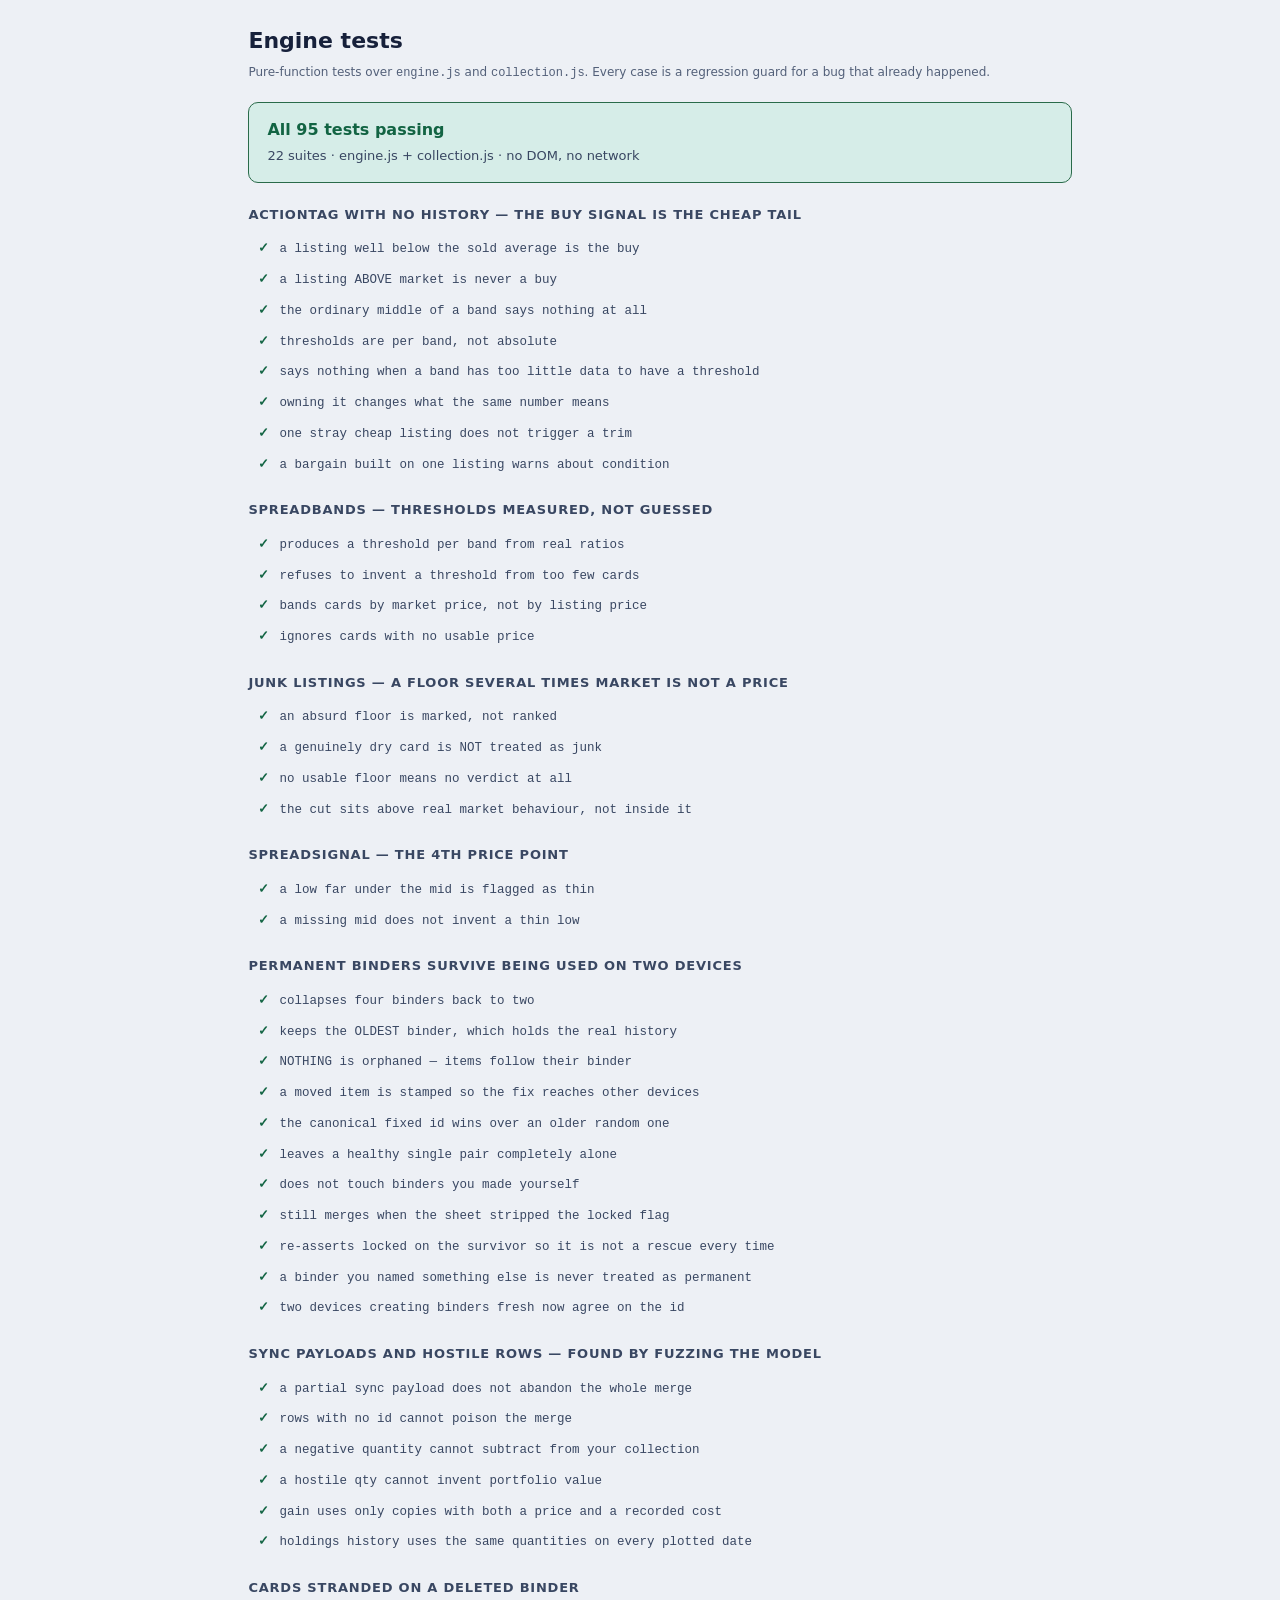
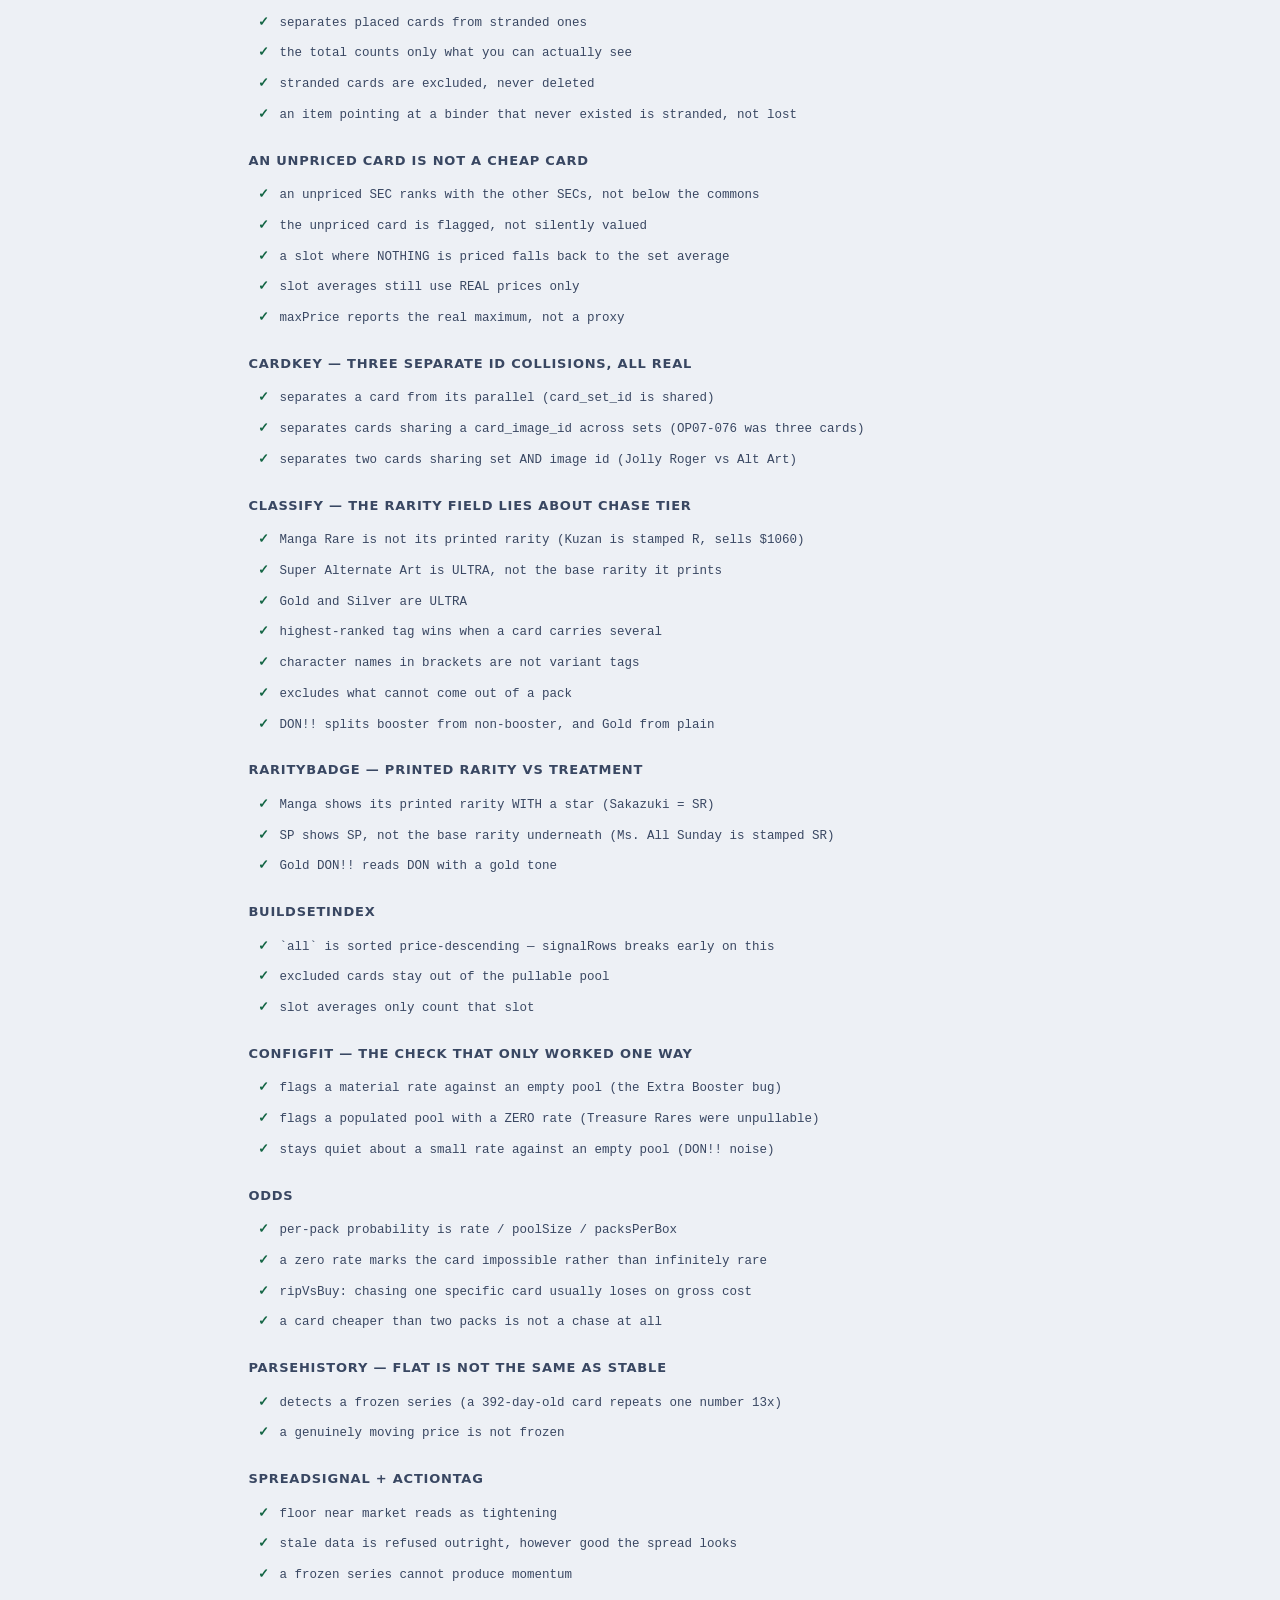
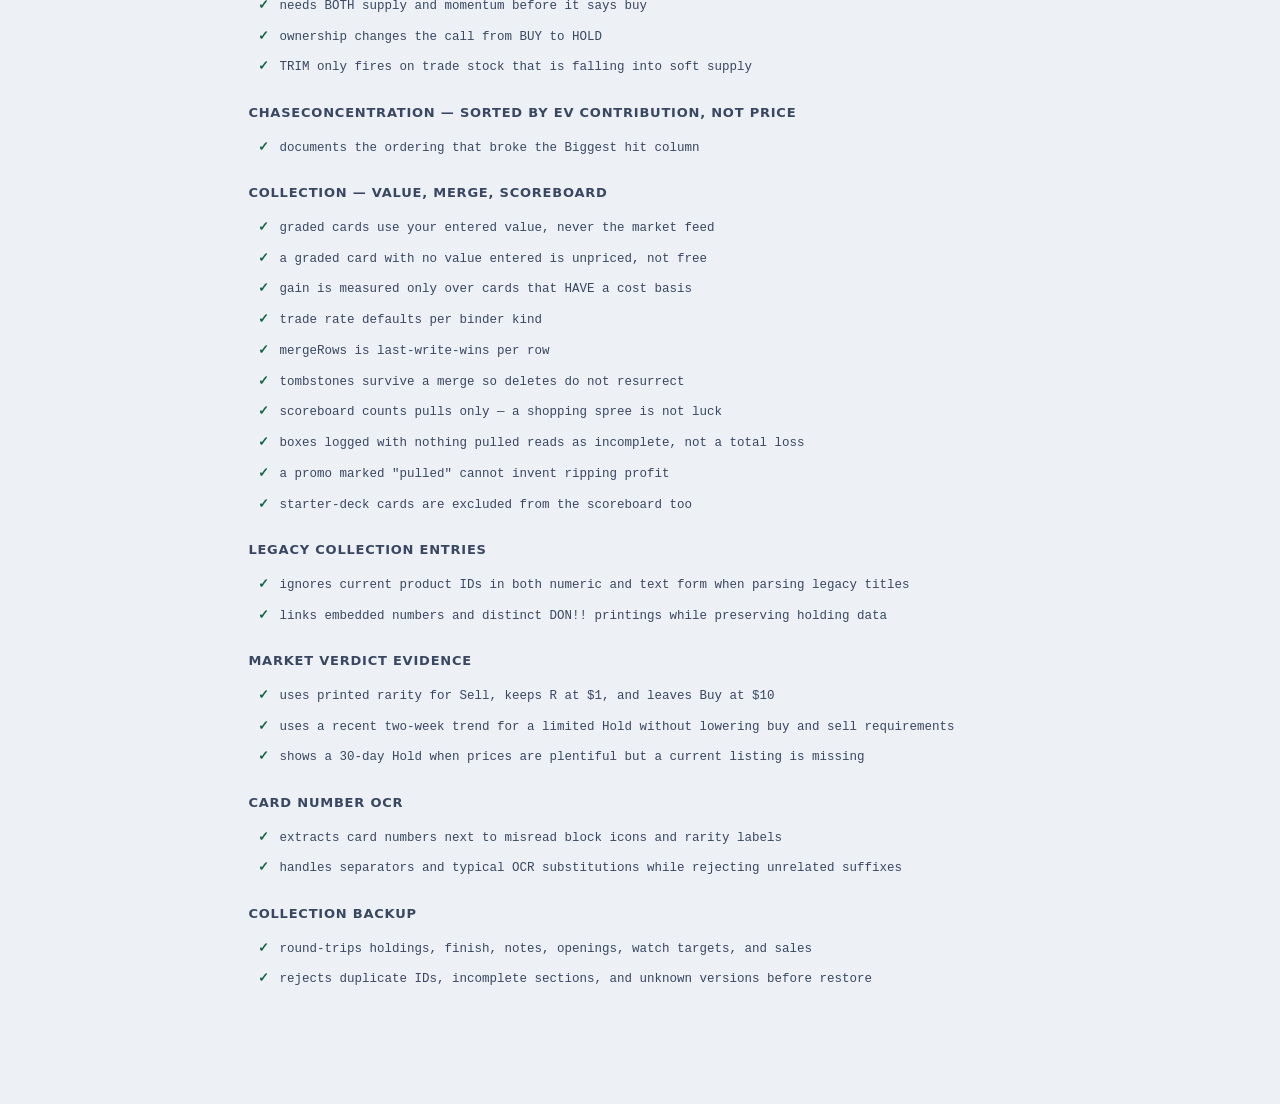
==== commit 897507f3: "Apply rarity-aware sell eligibility while preserving buy rules" ====
--- a/tests.html
+++ b/tests.html
@@ -60,6 +60,8 @@
 <script src="engine.js?v=1.18.1"></script>
 <script src="collection.js?v=1.18.1"></script>
 <script src="backup.js"></script>
+<script src="card-scan.js"></script>
+<script src="market-analysis.js"></script>
 <script>
 (function (D, E, C) {
   'use strict';
@@ -833,6 +835,73 @@
     eq(sb.rows.length, 0);
   });
 
+  describe('legacy collection entries');
+  it('ignores current product IDs in both numeric and text form when parsing legacy titles', () => {
+    for (const key of [685194, '685194', null, undefined]) {
+      eq(C.legacyIdentity(key), null);
+    }
+    eq(C.legacyIdentity('EB-03|EB03_OP09-034_p1|Perona - OP09-034').number, 'OP09-034');
+  });
+  it('links embedded numbers and distinct DON!! printings while preserving holding data', () => {
+    const items = [
+      { id: 'perona', key: 'EB-03|EB03_OP09-034_p1|Perona - OP09-034', qty: 2, paid: 3, note: 'keep' },
+      { id: 'double', key: 'OP-16|don_187|DON!! Card (Double Pack Set Vol. 11) (Luffy and Ace)', qty: 1 },
+      { id: 'gold', key: 'OP14-EB04|don_9|DON!! Card (Dracule Mihawk) (Gold)', qty: 1 }
+    ];
+    const cards = [
+      { id: 675747, card_name: 'Perona - OP09-034 (Dash Pack)', card_set_id: 'OP09-034', set_id: 'EB-03' },
+      { id: 596960, card_name: 'Perona', card_set_id: 'OP09-034', set_id: 'OP-09' },
+      { id: 698315, card_name: 'DON!! Card (Double Pack Set Vol. 11) (Luffy and Ace)', rarity: 'DON' },
+      { id: 672186, card_name: 'DON!! Card (Dracule Mihawk) (Gold)', rarity: 'DON' },
+      { id: 672185, card_name: 'DON!! Card (Dracule Mihawk)', rarity: 'DON' }
+    ];
+    const moved = C.migrateKeys(items, cards).items;
+    eq(moved.map(item => item.key), ['675747', '698315', '672186']);
+    eq([moved[0].qty, moved[0].paid, moved[0].note, moved[0].oldKey], [2, 3, 'keep', items[0].key]);
+    eq(C.cardTitle('Roronoa Zoro - PRB02-006 (SP)', 'PRB02-006'), 'Roronoa Zoro (SP)');
+    const mislinked = { ...items[0], key: '596960', oldKey: items[0].key };
+    eq(C.migrateKeys([mislinked], cards).items[0].key, '675747');
+    eq(C.migrateKeys([mislinked], [cards[1]]).items[0].key, items[0].key);
+    eq(C.migrateKeys([items[0]], [cards[1]]).items[0].key, items[0].key);
+  });
+
+  describe('market verdict evidence');
+  it('uses printed rarity for Sell, keeps R at $1, and leaves Buy at $10', () => {
+    const prices = amount => Array.from({ length: 201 }, (_, day) => [day,
+      day >= 194 ? amount : day >= 167 && day <= 173 ? Math.round(amount * 1.8) : Math.round(amount * (.4 + day % 40 / 100)), amount]);
+    eq(OQ_MARKET.analyze(prices(99), 200, 'R').call, 'Hold');
+    eq(OQ_MARKET.analyze(prices(100), 200, 'R').call, 'Sell Now');
+    eq(OQ_MARKET.analyze(prices(20), 200, 'SR').call, 'Sell Now');
+    for (const rarity of ['C', 'UC', '?']) eq(OQ_MARKET.analyze(prices(2000), 200, rarity).call, 'Hold');
+    eq(OQ_MARKET.eligibility(999, 'SR').buyEligible, false);
+    eq(OQ_MARKET.eligibility(1000, 'C').buyEligible, true);
+    eq(OQ_MARKET.eligibility(0, 'SR').sellEligible, false);
+  });
+  it('uses a recent two-week trend for a limited Hold without lowering buy and sell requirements', () => {
+    const points = Array.from({ length: 18 }, (_, day) => [day, day < 8 ? 1000 : 1300, 1200]);
+    const verdict = OQ_MARKET.analyze(points, 17);
+    eq([verdict.call, verdict.evidence, verdict.horizon], ['Hold', 'limited', 14]);
+    near(verdict.momentum, .3, .001);
+    ok(!verdict.buy && !verdict.sell);
+    eq(OQ_MARKET.analyze(points.slice(-8), 17).call, 'Insufficient data');
+    eq(OQ_MARKET.analyze(points, 21).call, 'Insufficient data');
+  });
+  it('shows a 30-day Hold when prices are plentiful but a current listing is missing', () => {
+    const points = Array.from({ length: 201 }, (_, day) => [day, 3100, day === 200 ? null : 3030]);
+    const verdict = OQ_MARKET.analyze(points, 200);
+    eq([verdict.call, verdict.evidence, verdict.horizon, verdict.low], ['Hold', 'limited', 30, null]);
+  });
+
+  describe('card number OCR');
+  it('extracts card numbers next to misread block icons and rarity labels', () => {
+    eq(OQ_SCAN.readNumbers('0P16-021 0 ©\nOP16-0950 ©\nOP16-095m ©\nOP01-120SEC5'), ['OP16021', 'OP16095', 'OP01120']);
+  });
+  it('handles separators and typical OCR substitutions while rejecting unrelated suffixes', () => {
+    eq(OQ_SCAN.readNumbers('OP I6:O2I\nEB02001\nST-02-008\nPRB01-003\nP-078\nOP16-021M0'), [
+      'OP16021', 'EB02001', 'ST02008', 'PRB01003', 'P078'
+    ]);
+  });
+
   describe('collection backup');
   const backupFixture = () => ({
     cols: [{ id: 'c1', name: 'Collection', kind: 'keep' }],
--- a/styles.css
+++ b/styles.css
@@ -91,6 +91,10 @@
 }
 #col-query { flex: 1 1 160px; min-width: 0; }
 .collection-tools select { width: auto; }
+#col-sort { flex: 0 0 122px; width: 122px; }
+.collection-heading { align-items: center; margin-bottom: 16px; }
+.collection-heading h1 { margin: 0; }
+#col-price-source { margin: 10px 12px 0; }
 #col-sell[aria-pressed="true"] { border-color: var(--brass); color: var(--brass); }
 .collection-card-link {
   border: 0; padding: 0; background: transparent; color: var(--ink);
@@ -160,6 +164,11 @@
   grid-template-columns: minmax(0, 1fr) 80px minmax(86px, auto) auto;
 }
 #catalog-ownership { margin: 9px 0 0; }
+#catalog-add-status { grid-column: 1 / -1; margin: 0; }
+#catalog-add-status:empty { display: none; }
+#catalog-add-status:not(:empty) { padding: 10px 12px; border-radius: 8px; font-weight: 600; }
+#catalog-add-status[data-state="success"] { background: #e7f5ec; color: #185c35; }
+#catalog-add-status[data-state="error"] { background: #fff0ef; color: #912b25; }
 #catalog-gameplay { margin-top: 16px; }
 .card-effect { white-space: pre-line; }
 .gameplay-links { display: flex; flex-wrap: wrap; gap: 8px 16px; padding: 0; list-style: none; }
@@ -167,7 +176,7 @@
 .history-toolbar { display: flex; flex-wrap: wrap; gap: 8px; align-items: center; }
 .history-toolbar h3 { margin: 0 auto 0 0; font-size: 15px; }
 .history-toolbar label { font-size: 13px; }
-.history-chart:not([hidden]) { display: block; width: 100%; height: 140px; }
+.history-chart:not([hidden]) { display: block; width: 100%; height: 140px; touch-action: pan-y pinch-zoom; cursor: crosshair; }
 .history-dates:not([hidden]) { display: flex; justify-content: space-between; gap: 10px; }
 .history-stats { margin-top: 8px; color: var(--ink-2); }
 .history-point { margin-top: 6px; color: var(--brass); }
@@ -199,7 +208,7 @@
 .comps-sales li > button { margin-left: auto; }
 .watch-editor summary { cursor: pointer; font-weight: 650; }
 .watch-fields { display: grid; grid-template-columns: repeat(auto-fit, minmax(min(145px, 100%), 1fr)); gap: 10px; }
-.watch-fields .fld { margin: 0; }
+.watch-fields .fld { margin: 0; display: grid; align-content: end; min-width: 0; }
 .watch-fields input { width: 100%; min-width: 0; }
 #watch-editor-status:empty { display: none; }
 .watch-card { overflow-wrap: anywhere; }
@@ -517,7 +526,8 @@
   border-radius: var(--r-s); color: var(--ink); transition: .14s;
 }
 .binder:hover { border-color: var(--sea); }
-.binder[aria-selected="true"] { border-color: var(--brass); background: var(--panel-2); }
+.binder[aria-pressed="true"] { border-color: var(--sea); background: var(--panel-2); }
+#col-title:focus { outline-offset: 3px; }
 .binder .bn { flex: 1; min-width: 0; }
 .binder .bn > b { display: block; font-size: 13.5px; }
 /* Direct child only. This used to be `.bn span`, which also caught the lock
@@ -1191,16 +1201,65 @@
 .card-workspace { display: grid; grid-template-columns: minmax(175px, .72fr) minmax(0, 1.55fr); gap: clamp(18px, 3vw, 34px); align-items: start; }
 #catalog-preview { background: #e6edf9; border-radius: var(--r); padding: clamp(10px, 2vw, 22px); }
 #catalog-preview .catalog-art { width: 100%; display: block; border-radius: 5%; }
+.artwork-preview {
+  display: grid; gap: 7px; width: 100%; padding: 0; border: 0; background: transparent;
+  color: var(--catalog-accent); font: 650 12px/1.3 var(--sans); cursor: zoom-in;
+}
+.artwork-preview > span { display: grid; place-items: center; min-height: 28px; }
+.artwork-preview:focus-visible { outline: 3px solid var(--catalog-accent); outline-offset: 4px; border-radius: 6px; }
+.artwork-dialog {
+  width: min(1000px, 100%); height: 100dvh; max-width: 100%; max-height: 100dvh;
+  margin: auto; padding: 0; border: 0; background: var(--panel); color: var(--ink);
+  overscroll-behavior: contain;
+}
+.artwork-dialog[open] { display: grid; grid-template-rows: auto minmax(0, 1fr) auto; }
+.artwork-dialog::backdrop { background: #080e1ce8; }
+.artwork-header {
+  display: flex; align-items: flex-start; gap: 12px;
+  padding: max(12px, env(safe-area-inset-top)) max(14px, env(safe-area-inset-right)) 10px max(14px, env(safe-area-inset-left));
+}
+.artwork-header > div { min-width: 0; flex: 1; }
+.artwork-header h2 { font-size: clamp(17px, 3vw, 23px); line-height: 1.2; margin: 0; overflow-wrap: anywhere; }
+.artwork-header p { font-size: 12px; line-height: 1.4; margin: 5px 0 0; color: var(--ink-2); overflow-wrap: anywhere; }
+.artwork-viewport {
+  position: relative; overflow: auto; min-width: 0; min-height: 0; background: #111b2d;
+  overscroll-behavior: contain; scrollbar-color: #73839c #111b2d;
+}
+.artwork-viewport:focus-visible { outline: 3px solid #8aafff; outline-offset: -3px; }
+.artwork-surface { display: grid; place-items: center; width: max-content; min-width: 100%; min-height: 100%; padding: 16px; box-sizing: border-box; }
+#artwork-image { display: block; max-width: none; height: auto; border-radius: 3%; }
+#artwork-image[hidden] { display: none; }
+.artwork-status { position: absolute; inset: 30% 20px auto; color: #e2eafa; text-align: center; margin: 0; }
+.artwork-footer { padding: 10px 14px max(10px, env(safe-area-inset-bottom)); text-align: center; }
+.artwork-zoom { display: flex; align-items: center; justify-content: center; gap: 8px; }
+.artwork-zoom .btn { min-width: 44px; min-height: 44px; padding: 7px 12px; }
+#artwork-zoom-level { min-width: 42px; font-size: 13px; font-variant-numeric: tabular-nums; }
+.artwork-footer p { margin: 6px 0 0; font-size: 12px; line-height: 1.35; color: var(--ink-2); }
 .card-workspace-content { min-width: 0; }
 .card-identity h2 { font-size: clamp(23px, 4vw, 37px); letter-spacing: -.035em; line-height: 1.08; margin: 5px 0; overflow-wrap: anywhere; }
 .card-identity p { margin: 5px 0 8px; }
 .card-identity a { margin-right: 8px; }
 .catalog-quotes { display: grid; grid-template-columns: repeat(2, minmax(0, 1fr)); gap: 8px; }
-.catalog-quotes > div { border-radius: var(--r-s); background: #edf3fe; padding: 9px 11px; }
-.catalog-quotes dd { color: var(--ink); }
+.catalog-quotes > div {
+  display: grid; grid-template-rows: 1fr auto; gap: 4px; min-width: 0;
+  border-radius: var(--r-s); background: #edf3fe; padding: 9px 11px;
+}
+.catalog-quotes dt { line-height: 1.25; }
+.catalog-quotes dd { color: var(--ink); line-height: 1.2; font-variant-numeric: tabular-nums; }
+.catalog-quote-source { margin: 6px 0; }
+.catalog-quote-actions { display: flex; align-items: center; flex-wrap: wrap; gap: 4px 12px; }
+.catalog-quote-actions a { display: inline-flex; align-items: center; min-height: 38px; }
 .segmented { display: flex; gap: 3px; flex-wrap: wrap; background: var(--bg-2); border: 1px solid var(--line-soft); padding: 4px; border-radius: 10px; }
 .segmented button { min-height: 39px; border: 0; border-radius: 6px; padding: 7px 11px; background: transparent; color: var(--ink-2); font: 650 13px var(--sans); cursor: pointer; }
 .segmented button:hover, .segmented button[aria-pressed="true"] { background: #dce7fc; color: #173577; }
+#card-sections {
+  display: grid;
+  grid-template-columns: minmax(0, .95fr) minmax(0, 1.22fr) minmax(0, 1fr) minmax(0, .83fr);
+}
+#card-sections button { min-width: 0; padding-inline: 3px; white-space: nowrap; }
+#catalog-market .market-call[data-call="Hold"], #sig-results .market-call[data-call="Hold"] {
+  color: #173577; background: #edf3fe;
+}
 .card-workspace .history-chart:not([hidden]) { height: 160px; }
 
 .collection-overview { display: grid; grid-template-columns: minmax(0, .95fr) minmax(0, 1.45fr); gap: 14px; margin-bottom: 22px; }
@@ -1212,15 +1271,28 @@
 .collection-history .history-chart:not([hidden]) { height: 148px; }
 .collection-workspace { display: grid; grid-template-columns: minmax(170px, 215px) minmax(0, 1fr); gap: 14px; }
 .collection-mode { margin: 10px 12px 0; width: fit-content; }
+#binder-table { margin-top: 10px; }
 .binder-gallery { display: grid; grid-template-columns: repeat(auto-fill, minmax(122px, 1fr)); gap: 12px; padding: 12px; }
-.binder-card { min-width: 0; border: 1px solid var(--line-soft); border-radius: 10px; overflow: hidden; background: var(--bg-2); }
+.binder-card { display: flex; flex-direction: column; min-width: 0; border: 1px solid var(--line-soft); border-radius: 10px; overflow: hidden; background: var(--bg-2); }
 .binder-art { display: block; width: 100%; aspect-ratio: 5 / 7; border: 0; padding: 5px; background: #e4ebf9; }
 button.binder-art { cursor: pointer; }
 .binder-art img, .binder-art .noart { width: 100%; height: 100%; display: block; object-fit: contain; border-radius: 5px; }
-.binder-card-info { display: grid; gap: 3px; padding: 8px; overflow-wrap: anywhere; line-height: 1.3; }
+.binder-art.noart { display: grid; place-items: center; }
+.binder-card-info { display: flex; flex-direction: column; gap: 3px; flex: 1; padding: 8px; overflow-wrap: anywhere; line-height: 1.3; }
 .binder-card-info > strong { font-size: 13px; }
+.binder-number { font: 600 11px/1.3 var(--mono); color: var(--sea); }
+.binder-number:empty { display: none; }
+.binder-values { display: flex; flex-wrap: wrap; align-items: baseline; gap: 2px 7px; margin-top: auto; padding-top: 4px; }
+.binder-values small { color: var(--ink-3); font: 500 11px/1 var(--sans); }
+.binder-values > span { white-space: nowrap; }
 .binder-card-info .market-call { width: fit-content; }
+.holding-state { display: flex; align-items: center; gap: 6px; }
+.holding-state select, #col-tbl .acts select { width: auto; min-width: 68px; font-size: 13px; }
+.holding-state .it-printing { max-width: 132px; }
+.holding-finish { color: var(--ink-3); font-size: 12px; }
+#col-tbl .it-src, #col-tbl .it-move { min-width: 83px; }
 .binder, .scanner-card { background: var(--panel); }
+.binder[aria-pressed="true"] { background: #edf3fe; }
 #sig-results { grid-template-columns: minmax(0, 1fr); }
 .signal-row {
   grid-template-columns: 49px minmax(125px, 1.1fr) minmax(100px, .65fr) minmax(0, 1.7fr);
@@ -1252,8 +1324,15 @@
   .top-in { position: relative; display: flex; flex-flow: row wrap; padding: 9px 12px; align-items: center; justify-content: space-between; gap: 0; }
   .nav-toggle { display: inline-flex; gap: 8px; align-items: center; padding: 10px; background: #2b3959; border: 1px solid #64759a; border-radius: 8px; color: #fff; font: 650 13px var(--sans); }
   .top-in > .sync-chip { display: none; }
-  nav.tabs { display: none; position: absolute; top: 100%; right: 9px; width: min(265px, calc(100% - 18px)); max-height: 70vh; background: #17213b; padding: 8px; border-radius: 12px; border: 1px solid #51678c; box-shadow: var(--shadow); }
-  .nav-toggle[aria-expanded="true"] + nav.tabs { display: flex; flex-direction: column; flex-wrap: nowrap; }
+  nav.tabs {
+    display: none; position: absolute; top: 100%; right: 10px;
+    width: min(218px, calc(100% - 20px)); max-height: min(70dvh, calc(100dvh - 74px));
+    gap: 0; padding: 5px; overflow-y: auto; overscroll-behavior: contain;
+    background: #17213b; border: 1px solid #51678c; border-radius: 10px; box-shadow: var(--shadow);
+  }
+  .nav-toggle[aria-expanded="true"] + nav.tabs { display: flex; flex-flow: column nowrap; }
+  nav.tabs button { flex: 0 0 auto; justify-content: flex-start; gap: 9px; min-height: 44px; padding: 7px 9px; }
+  nav.tabs button i { font-size: 17px; }
   .wrap { margin: 0 auto; padding-inline: 11px; }
   .view:not(.catalog), .catalog { padding-top: 12px; }
   .catalog-banner { min-height: 0; padding: 18px 12px; }
@@ -1269,17 +1348,138 @@
 }
 
 
-.scan-launch { margin-top: 10px; }
-#scan-dialog #scan-title { margin: 0; }
-.scan-actions, .scan-lookup { display: flex; align-items: end; flex-wrap: wrap; gap: 8px; margin-block: 12px; }
-.scan-lookup label.fld { margin: 0; flex: 1 1 140px; }
-.scan-pick { cursor: pointer; display: inline-grid; place-items: center; color: var(--ink); background: var(--panel-2); border: 1px solid var(--line); padding: 8px 15px; min-height: 38px; border-radius: var(--r-s); font-size: 13px; font-weight: 650; }
-.scan-pick:focus-within { outline: 2px solid var(--sea); }
-.scan-viewfinder { position: relative; max-width: 380px; margin: 10px auto; overflow: hidden; border-radius: 12px; background: #17213b; }
-.scan-viewfinder video { display: block; width: 100%; }
-.scan-viewfinder span { position: absolute; width: var(--guide-width, 72%); height: var(--guide-height, 86%); top: 50%; left: 50%; transform: translate(-50%, -50%); border: 2px solid white; border-radius: 5px; box-shadow: 0 0 0 300px #0005; pointer-events: none; }
-#scan-results { margin-top: 12px; }
+.catalog-search-actions { display: flex; align-items: stretch; gap: 8px; margin-top: 18px; }
+.catalog-search-actions .catalog-search { flex: 1 1 auto; min-width: 0; margin: 0; }
+.scan-launch { flex: 0 0 auto; white-space: nowrap; }
+#catalog-sort { min-width: 132px; margin-left: 0; }
+#catalog-clear { grid-column: 1 / -1; justify-self: end; }
+.sets-sort-mobile { display: none; }
+.catalog-dialog { overscroll-behavior: contain; }
+body:has(dialog[open]) { overflow: hidden; }
+.catalog-dialog-top, .scan-header { display: flex; align-items: center; justify-content: space-between; gap: 12px; }
+.catalog-dialog-top { background: var(--panel); padding-block: 2px 7px; pointer-events: auto; }
+.catalog-dialog-top > :only-child { margin-inline-start: auto; }
+.catalog-dialog-top h2, .scan-header h2 { margin: 0; line-height: 1.15; overflow-wrap: anywhere; }
+button.dialog-close {
+  display: grid; place-items: center; flex: 0 0 44px; width: 44px; min-height: 44px;
+  padding: 0; border-radius: 50%; font-size: 25px; line-height: 1;
+}
+
+#scan-dialog {
+  --scan-inset: calc(max(10px, env(safe-area-inset-top)) + max(10px, env(safe-area-inset-bottom)));
+  width: min(580px, calc(100% - 20px)); max-height: calc(100dvh - var(--scan-inset));
+  padding: 0; overflow: hidden;
+}
+#scan-dialog[open] { display: grid; grid-template-rows: auto minmax(0, 1fr) auto; }
+#scan-dialog.camera-active { height: min(710px, calc(100dvh - var(--scan-inset))); }
+.scan-header { padding: 10px 16px; border-bottom: 1px solid var(--line-soft); }
+.scan-header h2 { font-size: 22px; }
+.scan-content { min-height: 0; overflow: auto; overscroll-behavior: contain; padding: 14px 16px; }
+.camera-active .scan-content { display: grid; grid-template-rows: auto minmax(0, 1fr); overflow: hidden; padding: 8px 12px; }
+.scan-quality {
+  margin: 0 0 8px; padding: 10px 12px; min-height: 3em; box-sizing: border-box;
+  border-radius: 8px; background: #173577; color: #fff; font-size: 14px;
+  font-weight: 650; line-height: 1.35; text-align: center;
+}
+.scan-footer { padding: 10px 16px; border-top: 1px solid var(--line-soft); background: var(--bg-2); }
+.scan-actions { display: flex; justify-content: flex-end; gap: 8px; flex-wrap: wrap; }
+.scan-actions .btn { min-height: 46px; }
+#scan-capture { min-width: min(145px, 100%); }
+.scan-auto { display: inline-flex; align-items: center; gap: 7px; min-height: 44px; margin-right: auto; font-size: 13px; }
+.scan-auto input { width: 18px; height: 18px; accent-color: var(--sea); }
+.scan-quality[data-state="confirming"] { background: #165a40; }
+@media (max-width: 420px) {
+  #scan-controls .btn { padding-inline: 10px; }
+  .scan-auto { flex-basis: 100%; justify-content: center; margin: 0; }
+}
+.scan-privacy { margin: 0 0 10px; }
+#scan-status:empty, #scan-results:empty { display: none; }
+#scan-status { margin: 0 0 12px; }
+.scan-lookup { display: grid; grid-template-columns: minmax(0, 1fr) auto; align-items: end; gap: 8px; }
+.scan-lookup label.fld { min-width: 0; margin: 0; }
+.scan-lookup :is(input, button) { min-height: 44px; }
+.scan-star { display: inline-flex; align-items: center; gap: 8px; min-height: 44px; }
+.scan-star input { width: 18px; height: 18px; margin: 0; accent-color: var(--sea); }
+.scan-pick {
+  cursor: pointer; display: inline-grid; place-items: center; color: var(--ink);
+  background: var(--panel-2); border: 1px solid var(--line); padding: 8px 14px;
+  border-radius: var(--r-s); font-size: 13px; font-weight: 650;
+}
+.scan-pick:focus-within { outline: 2px solid var(--sea); outline-offset: 2px; }
+.scan-viewfinder { position: relative; min-width: 0; min-height: 0; overflow: hidden; border-radius: 12px; background: #111a2c; }
+.scan-viewfinder video, .scan-viewfinder canvas { position: absolute; inset: 0; width: 100%; height: 100%; object-fit: contain; }
+
+#scan-results { margin-top: 10px; grid-template-columns: repeat(auto-fit, minmax(116px, 1fr)); }
+#scan-results .catalog-tile { max-width: 168px; }
+
+select {
+  appearance: none;
+  max-width: 100%;
+  padding-inline-end: 30px;
+  white-space: nowrap;
+  text-overflow: ellipsis;
+  background: linear-gradient(45deg, transparent 50%, var(--sea) 50%) right 16px center / 5px 5px no-repeat,
+    linear-gradient(135deg, var(--sea) 50%, transparent 50%) right 11px center / 5px 5px no-repeat,
+    var(--bg);
+}
+select:hover:enabled { border-color: var(--sea); }
+@supports (appearance: base-select) and selector(::picker(select)) {
+  select, select::picker(select) { appearance: base-select; }
+  select { background: var(--bg); align-items: center; gap: 7px; padding-inline-end: 10px; overflow: hidden; line-height: 1.2; }
+  select > button:first-child { min-width: 0; flex: 1 1 auto; margin: 0; padding: 0; border: 0; color: inherit; background: transparent; font: inherit; text-align: start; }
+  select selectedcontent { display: block; min-width: 0; overflow: hidden; text-overflow: ellipsis; white-space: nowrap; }
+  select::picker-icon { flex: none; color: var(--sea); }
+  select::picker(select) {
+    border: 1px solid var(--line); border-radius: var(--r-s); box-shadow: var(--shadow);
+    background: var(--panel); color: var(--ink);
+    min-width: min(192px, calc(100vw - 24px)); max-width: min(32rem, calc(100vw - 24px));
+    max-height: min(55dvh, 25rem);
+    padding: 4px; margin-block: 4px; overscroll-behavior: contain;
+  }
+  select option { color: var(--ink); min-height: 40px; padding: 8px; border-radius: 5px; }
+  select:open option { white-space: normal; overflow-wrap: anywhere; }
+  select option:checked { background: #e4edff; color: #173577; font-weight: 650; }
+  select option:focus-visible, select option:hover:enabled { background: #edf3fe; color: #173577; }
+  select option:focus-visible { outline: 2px solid var(--sea); outline-offset: -2px; }
+  select option:disabled { opacity: .65; }
+  select option::checkmark { color: var(--sea); }
+  @media (max-width: 760px) {
+    select::picker(select) {
+      position: fixed; position-area: none; position-try-fallbacks: none;
+      inset: auto max(12px, env(safe-area-inset-right)) max(12px, env(safe-area-inset-bottom)) max(12px, env(safe-area-inset-left));
+      width: auto; min-width: 0; max-width: none; max-height: min(56dvh, 25rem);
+      margin: 0; padding: 6px; border-radius: 12px;
+    }
+    select option { min-height: 44px; }
+  }
+}
+
 @media (max-width: 760px) {
-  .scan-launch { grid-row: 4; grid-column: 1 / -1; justify-self: start; }
-  .scan-pick { min-height: 44px; }
-}
+  .catalog-search-actions { position: relative; z-index: 2; grid-row: 2; grid-column: 1 / -1; margin-top: 11px; }
+  .catalog-search-actions input { height: 44px; padding-inline: 33px 8px; font-size: 14px; }
+  .catalog-search-actions .catalog-search::before { left: 9px; font-size: 22px; }
+  button.scan-launch { padding-inline: 10px; }
+  .catalog-banner { padding-block: 12px; }
+  .catalog-intro h1 { align-self: center; font-size: clamp(27px, 7.5vw, 38px); }
+  .featured-card { max-width: 64px; }
+  .featured-card:first-child { transform: rotate(-12deg) translateY(4px); }
+  .featured-card:nth-child(3) { transform: rotate(12deg) translateY(4px); }
+  .nav-toggle, button.scan-launch { min-height: 44px; }
+  html { scroll-padding-top: 72px; }
+  .catalog-toolbar { gap: 10px; }
+  .catalog-toolbar > div { min-width: 0; }
+  #catalog-preview { align-self: start; }
+  #catalog-dialog .card-workspace { grid-template-columns: minmax(76px, 25%) minmax(0, 1fr); align-items: start; }
+  .card-workspace-content { display: contents; }
+  .card-workspace-content > :not(#catalog-card) { grid-column: 1 / -1; }
+  .catalog-quotes { margin-top: 0; }
+  .catalog-quotes dd { font-size: clamp(16px, 5vw, 20px); overflow-wrap: anywhere; }
+  .catalog-quote-actions a { min-height: 44px; }
+  .segmented button { min-height: 44px; }
+  select, input[type="search"], input[type="url"] { min-height: 44px; }
+  .sets-sort-mobile { display: block; margin: 12px 0 0; }
+  #score-body .tbl-scroll { max-height: none !important; }
+  #col-query { flex-basis: 120px; }
+  .holding-state { justify-content: flex-end; flex-wrap: wrap; min-width: 0; }
+  .watch-fields { grid-template-columns: repeat(2, minmax(0, 1fr)); }
+}
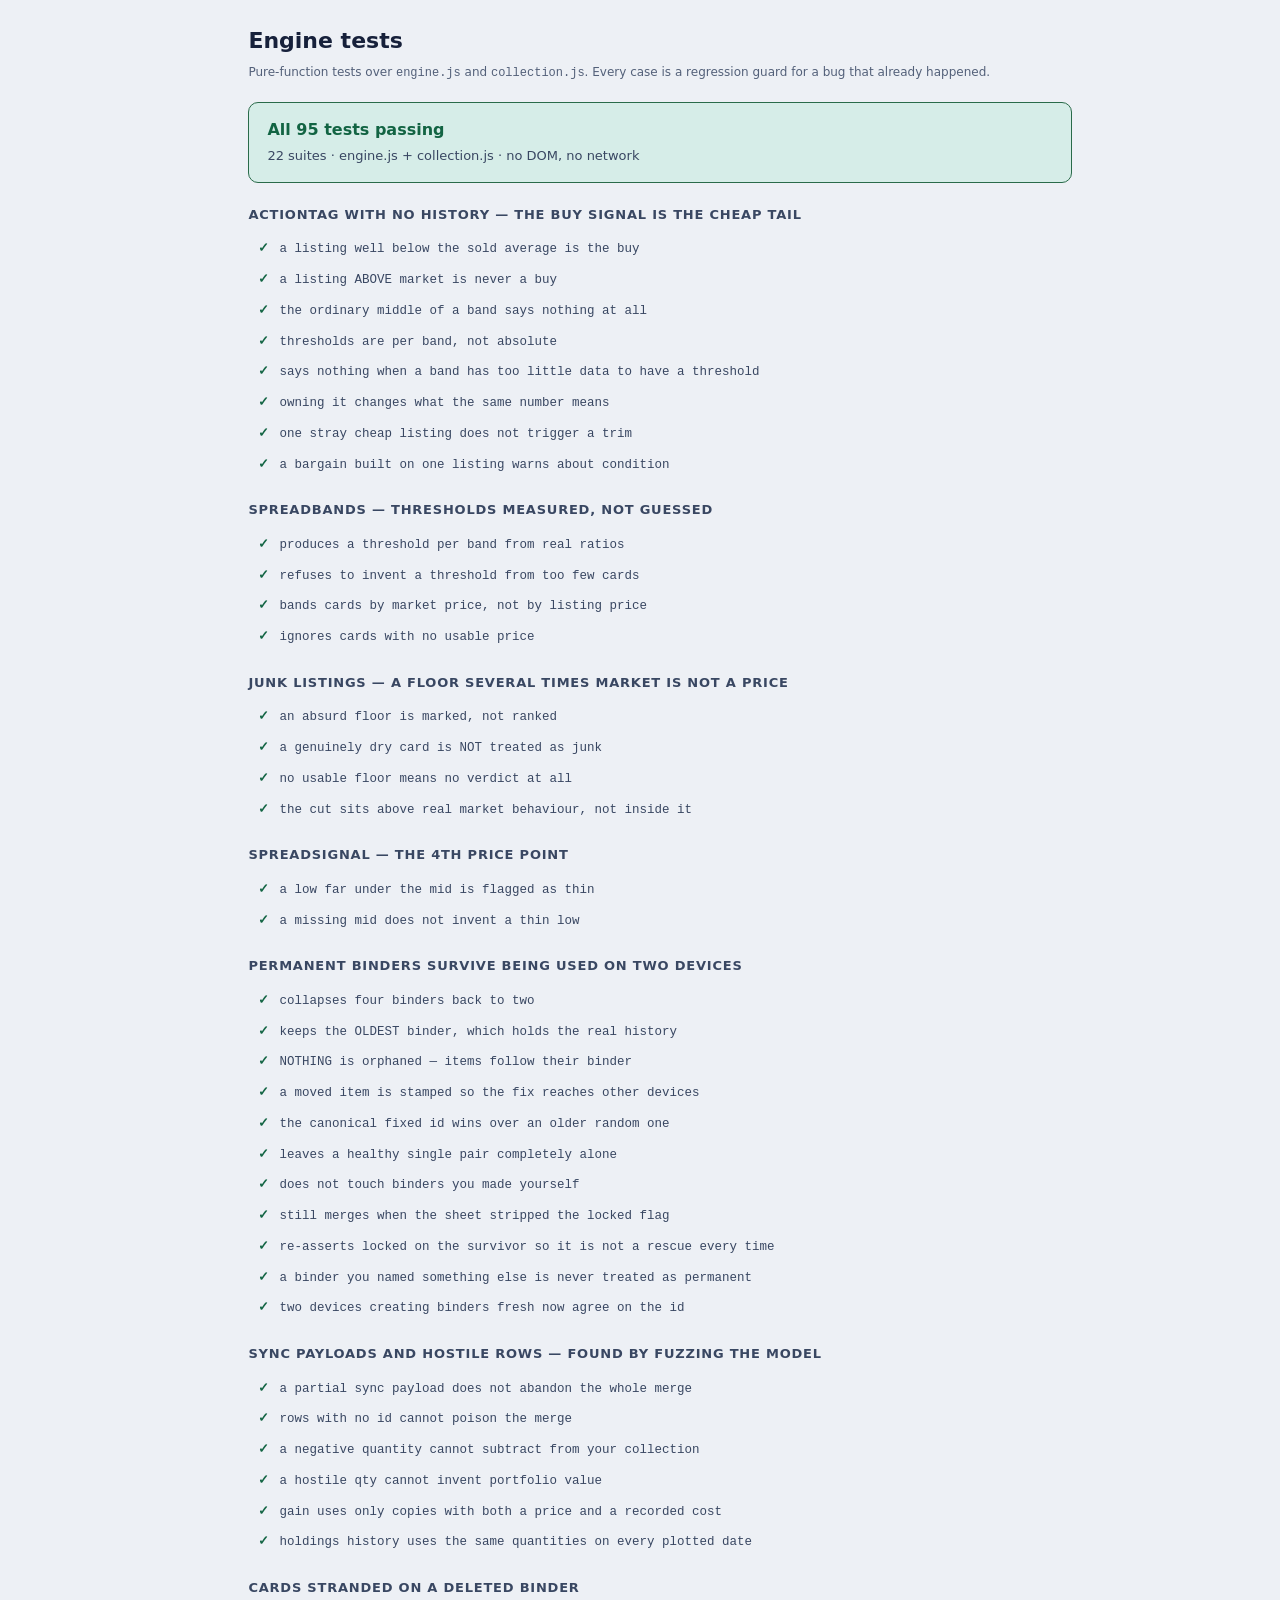
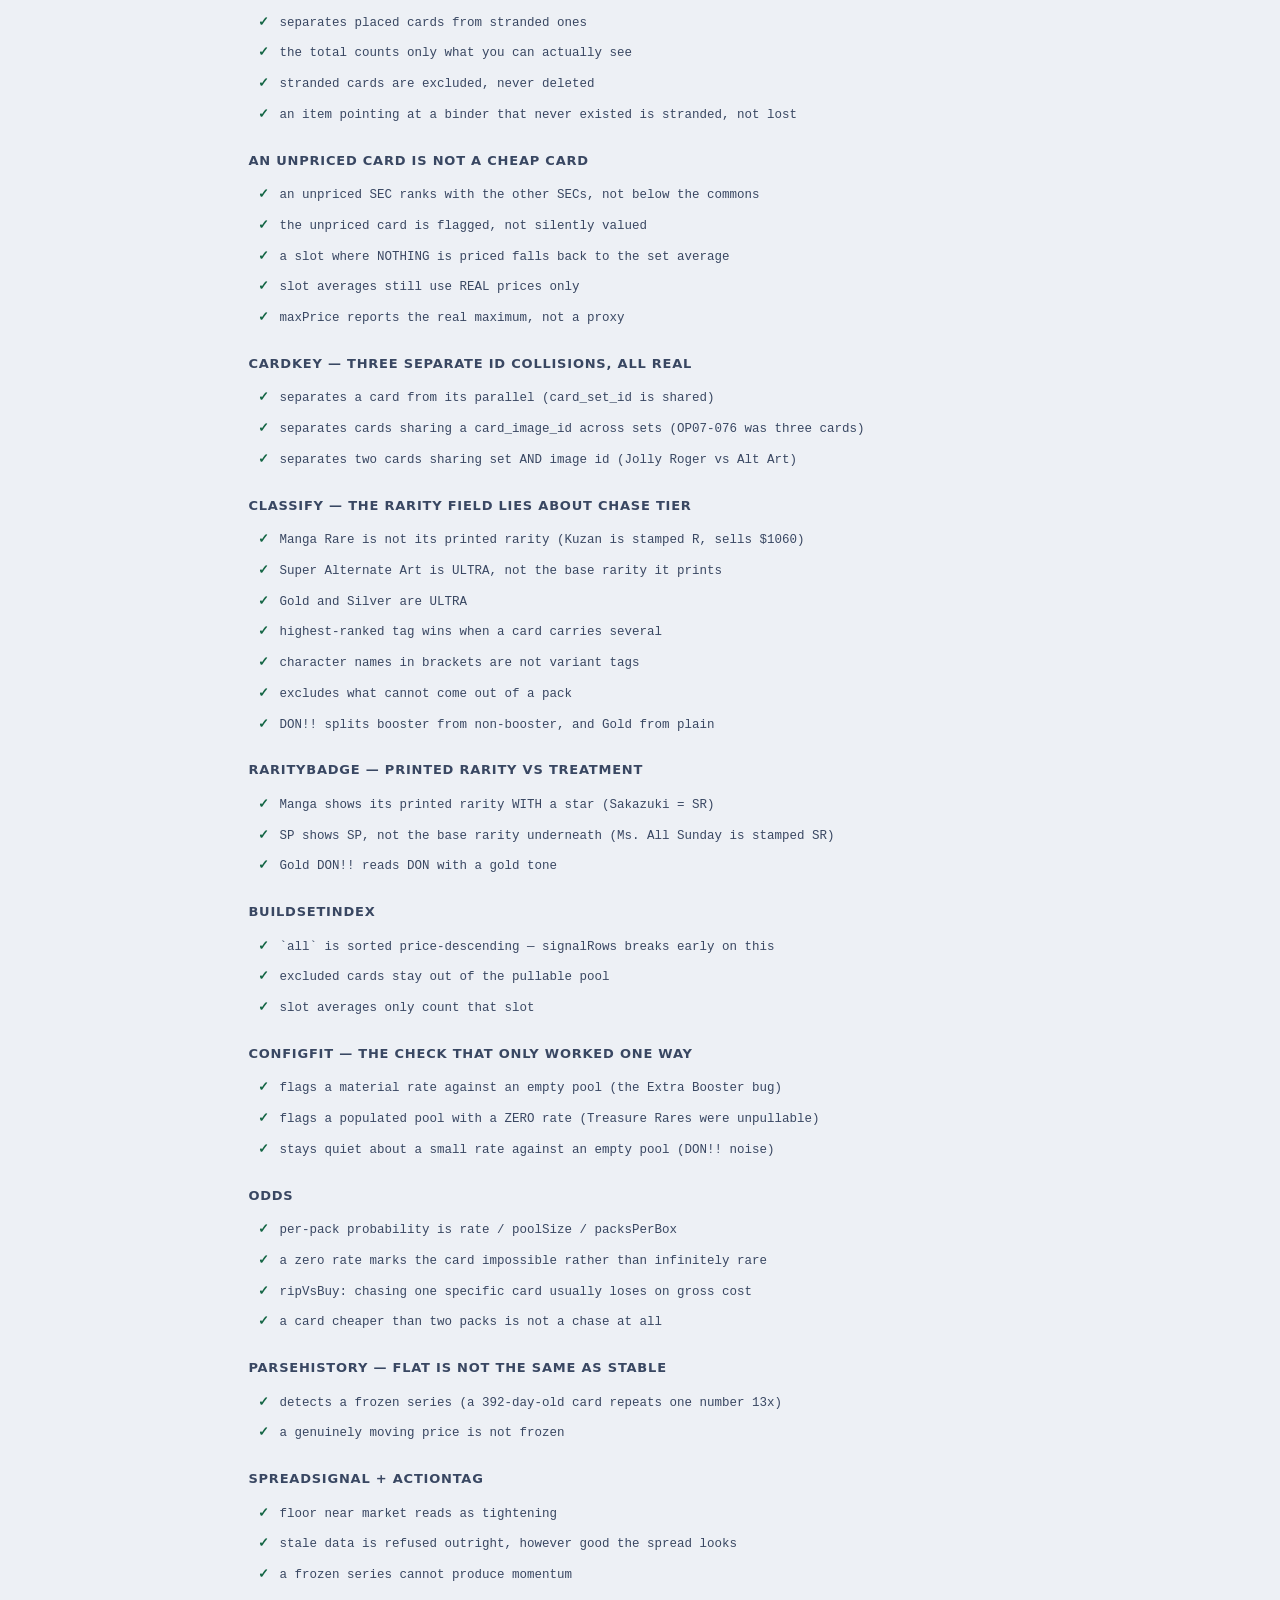
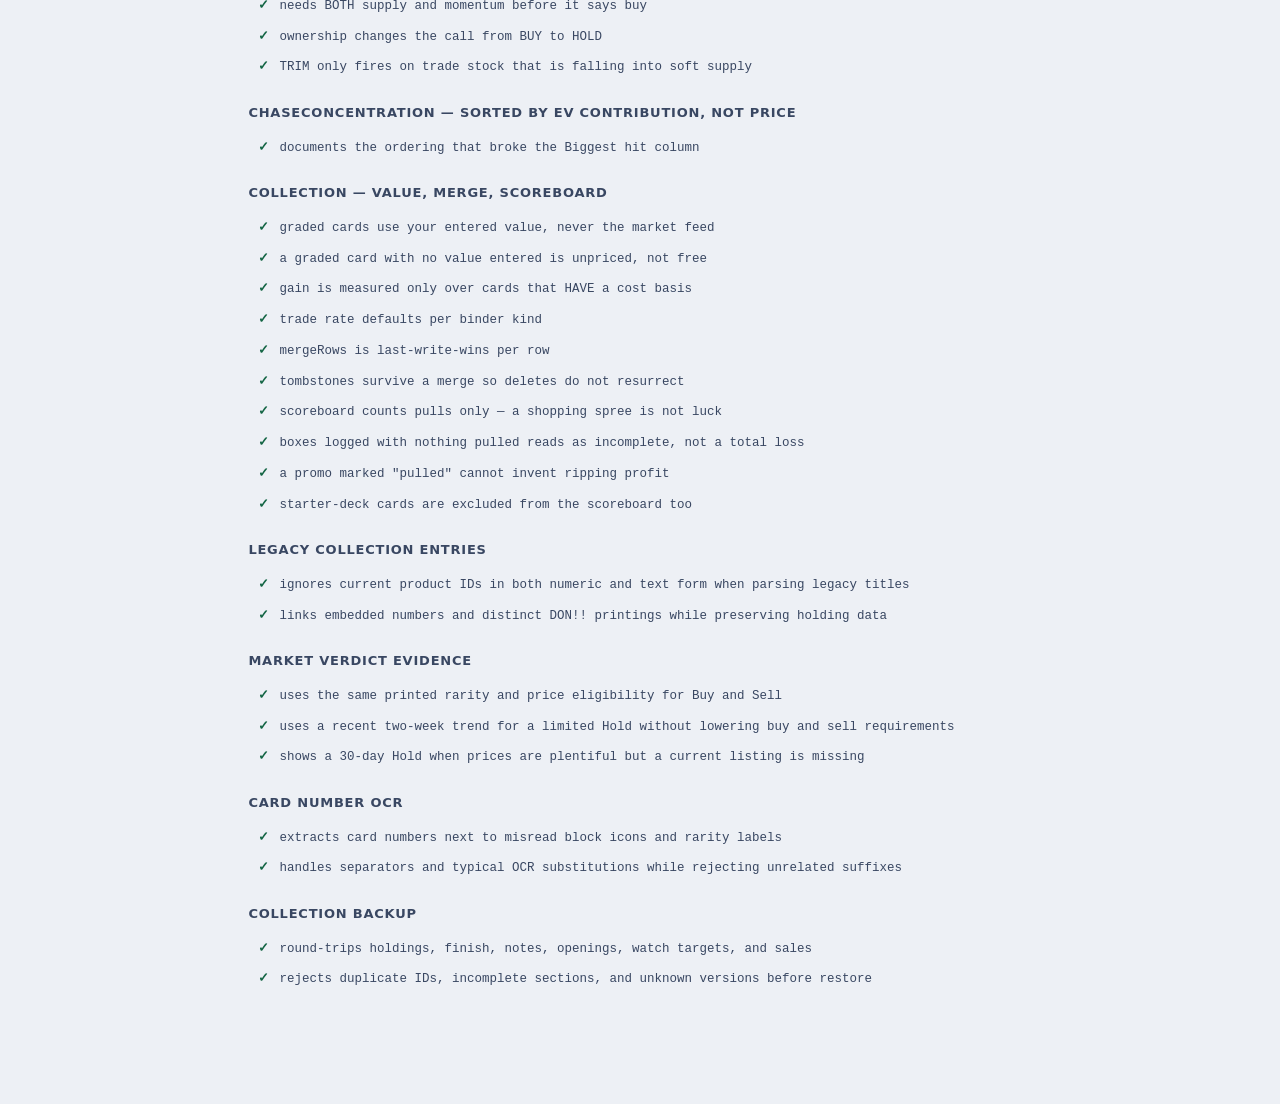
==== commit 25d8eb01: "Align Buy rarity eligibility and show collection verdict badges" ====
--- a/tests.html
+++ b/tests.html
@@ -866,15 +866,15 @@
   });
 
   describe('market verdict evidence');
-  it('uses printed rarity for Sell, keeps R at $1, and leaves Buy at $10', () => {
+  it('uses the same printed rarity and price eligibility for Buy and Sell', () => {
     const prices = amount => Array.from({ length: 201 }, (_, day) => [day,
       day >= 194 ? amount : day >= 167 && day <= 173 ? Math.round(amount * 1.8) : Math.round(amount * (.4 + day % 40 / 100)), amount]);
     eq(OQ_MARKET.analyze(prices(99), 200, 'R').call, 'Hold');
     eq(OQ_MARKET.analyze(prices(100), 200, 'R').call, 'Sell Now');
     eq(OQ_MARKET.analyze(prices(20), 200, 'SR').call, 'Sell Now');
     for (const rarity of ['C', 'UC', '?']) eq(OQ_MARKET.analyze(prices(2000), 200, rarity).call, 'Hold');
-    eq(OQ_MARKET.eligibility(999, 'SR').buyEligible, false);
-    eq(OQ_MARKET.eligibility(1000, 'C').buyEligible, true);
+    eq(OQ_MARKET.eligibility(999, 'SR').buyEligible, true);
+    eq(OQ_MARKET.eligibility(1000, 'C').buyEligible, false);
     eq(OQ_MARKET.eligibility(0, 'SR').sellEligible, false);
   });
   it('uses a recent two-week trend for a limited Hold without lowering buy and sell requirements', () => {
--- a/styles.css
+++ b/styles.css
@@ -101,8 +101,7 @@
   font: inherit; font-weight: 650; text-align: left; cursor: pointer;
 }
 .collection-card-link:hover { color: var(--sea); text-decoration: underline; }
-.collection-card-sell { margin-top: 4px; cursor: pointer; background: transparent; }
-.collection-card-sell[hidden] { display: none; }
+.collection-card-signal { margin-top: 4px; cursor: pointer; }
 .collection-add summary { padding: 12px 16px; cursor: pointer; font-weight: 650; }
 .collection-add #add-target { margin-left: 6px; font-weight: 400; }
 @media (max-width: 760px) {
@@ -1257,7 +1256,7 @@
   grid-template-columns: minmax(0, .95fr) minmax(0, 1.22fr) minmax(0, 1fr) minmax(0, .83fr);
 }
 #card-sections button { min-width: 0; padding-inline: 3px; white-space: nowrap; }
-#catalog-market .market-call[data-call="Hold"], #sig-results .market-call[data-call="Hold"] {
+#catalog-market .market-call[data-call="Hold"], #sig-results .market-call[data-call="Hold"], .collection-signal[data-call="Hold"] {
   color: #173577; background: #edf3fe;
 }
 .card-workspace .history-chart:not([hidden]) { height: 160px; }
@@ -1286,6 +1285,8 @@
 .binder-values small { color: var(--ink-3); font: 500 11px/1 var(--sans); }
 .binder-values > span { white-space: nowrap; }
 .binder-card-info .market-call { width: fit-content; }
+.collection-signal { display: inline-block; width: fit-content; max-width: 100%; padding: 3px 8px; font: 600 12px/1.3 var(--sans); white-space: normal; }
+.collection-signal[data-call="Checking"], .collection-signal[data-call="Unavailable"], .collection-signal[data-call="Insufficient data"] { color: var(--ink-2); background: var(--panel-2); }
 .holding-state { display: flex; align-items: center; gap: 6px; }
 .holding-state select, #col-tbl .acts select { width: auto; min-width: 68px; font-size: 13px; }
 .holding-state .it-printing { max-width: 132px; }
